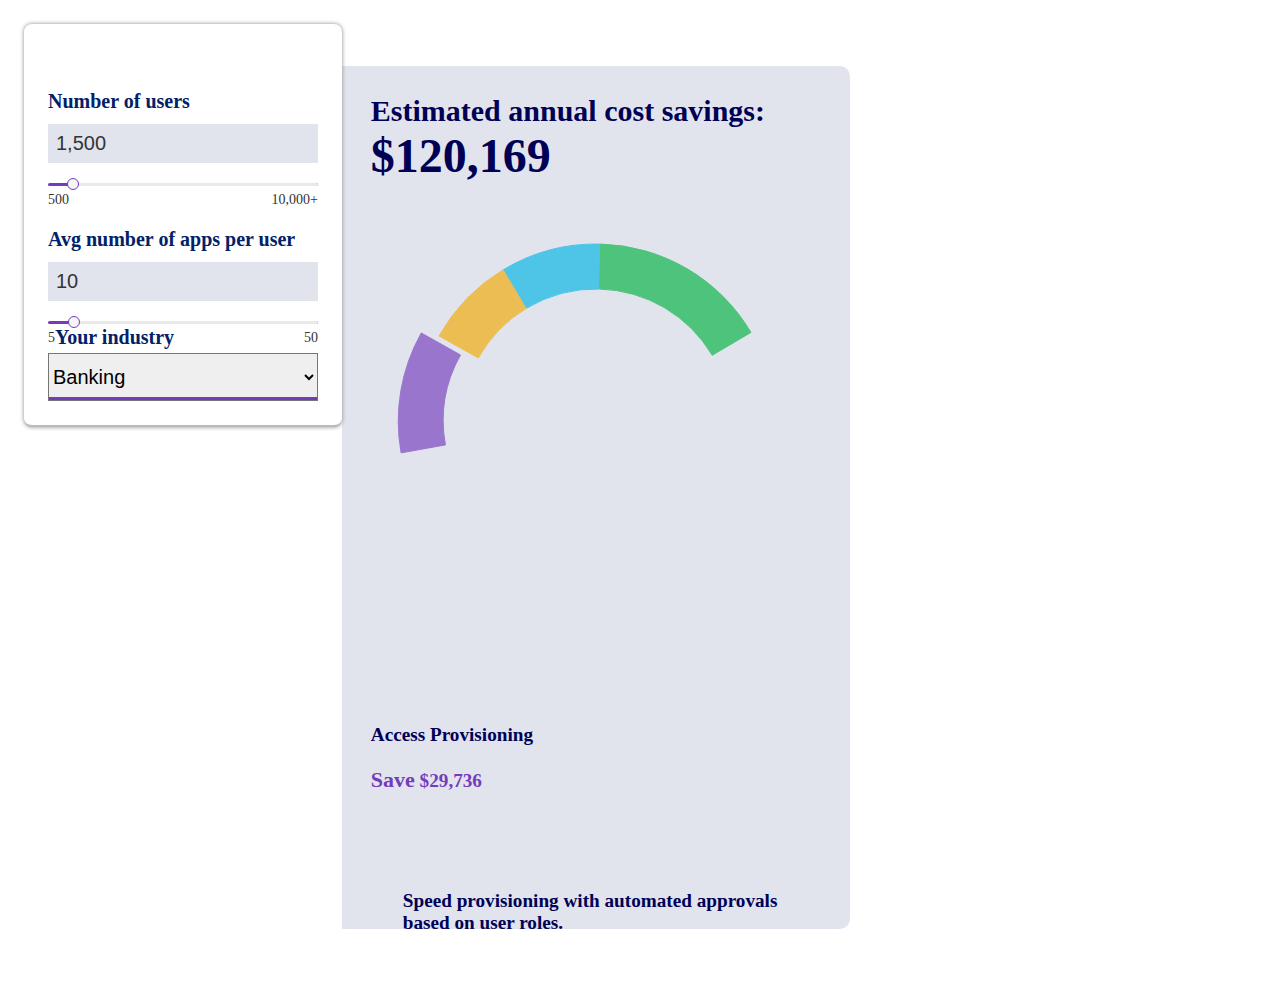
==== index.html @ 2353b868 "Add identity value calculator code, split settings out so they can more easily be modified." ====
<html lang="en-US">
    <head>
        <title>Identity Value Calculator</title>
        <meta charset="UTF-8" />
        <meta name="viewport" content="width=device-width, initial-scale=1" />

        <link rel="stylesheet" href="./styles/calculator.css" />
        <link rel="stylesheet" href="./styles/jquery-ui.css">

        <script src="./scripts/jquery.min.js"></script>
        <script src="./scripts/jquery-ui.min.js"></script>
        <script src="./scripts/jquery-ui.touch-punch.min.js"></script>
        <script src="./scripts/amcharts4.core.js"></script>
        <script src="./scripts/amcharts4.charts.js"></script>
        <script src="./scripts/amcharts4.animated.js"></script>
    </head>
    <body>

        <div class="calculator-container card-row u-mb-8">
            <div id="input-panel" class="col-sm-8 col-md-5 u-ml-0">
                <div class="slider-panel form-group bmd-form-group u-mt-2">
                    <label for="users" class="bmd-label-static display">Number of users</label>
                    <input type="text" id="users" readonly="">
                    <div id="slider-users" style="height: 3px;"></div>
                    <div id="users-max-min">
                        <span style="float:left;">500</span>
                        <span style="float:right;">10,000+</span>
                    </div>
                </div>        
                <div class="slider-panel form-group bmd-form-group">
                    <label for="apps" class="bmd-label-static display">Avg number of apps per user</label>
                    <input type="text" id="apps" readonly="">
                    <div id="slider-apps" style="height: 3px;"></div>
                    <div id="apps-max-min">
                        <span style="float:left;">5</span>
                        <span style="float:right;">50</span>
                    </div>
                </div>
                <div class="form-group bmd-form-group u-mt-6">
                    <label class="bmd-label-static display">Your industry</label>
                    <select id="industry" name="industry" class="form-control" data-taglabel="IDCalcIndustrySelect">
                        <option value="1">Banking</option>
                        <option value="2">Biotechnology &amp; Pharma</option>
                        <option value="3">Construction &amp; Building</option>
                        <option value="4">Consulting &amp; Services</option>
                        <option value="5">Education</option>
                        <option value="6">Entertainment &amp; Media</option>
                        <option value="7">Federal Government</option>
                        <option value="8">Finance</option>
                        <option value="9">Healthcare</option>
                        <option value="10">Insurance</option>
                        <option value="11">Manufacturing &amp; Wholesale</option>
                        <option value="12">NPO's &amp; Associations</option>
                        <option value="13">Oil &amp; Gas &amp; Energy</option>
                        <option value="14">Other</option>
                        <option value="15">Retail &amp; Consumer</option>
                        <option value="16">Software/Internet/Technology</option>
                        <option value="17">Transportation</option>
                        <option value="18">Utilities</option>
                    </select>
                </div>
                <div class="text-center w-100 see-savings-container"><a class="btn btn--purple dnt u-mx-auto u-mt-4" href="#jump-to-chart">See your estimated savings   <i class="fa fa-arrow-down" style="margin-bottom: -10px; margin-left: 5px;"></i></a></div>
            </div>
        
            <div id="input-panel-right" class="col-sm-12 col-md-7 text-center u-px-0 position-relative" style="margin-bottom: 3em;">
                <a class="jump-to-chart" id="jump-to-chart"></a>
                <span class="d-block u-mb-4" style="font-size: 30px;">Estimated annual cost savings:</span>
                <span class="d-block u-mb-2" style="font-size: 48px;">$<span id="cost-savings"></span></span>
                <div id="chartdiv" style="z-index: 9; position: relative;"></div>
                <div class="chart-text"> 
                    <div class="chart-bg position-absolute bg-white" style="z-index:1;"></div>
                    <div id="chart-labels" class="chart-labels d-flex flex-column justify-content-end position-absolute">
                        <p id="main-chart-label" class="u-mb-0" style="line-height: 1.3;"></p>
                        <span id="main-chart-label-save" class="d-block font-weight-normal">Save</span>
                        <span id="main-chart-label-value" class="d-block font-weight-bold h2 u-mb-1 u-mt-0"></span>
                    </div>
                </div>
                <p id="caption" class="d-block position-relative u-mx-auto"></p>
            </div>
        </div>

<!-- Calculator configuration -->
<script>
    var defaultAppsCount = 10;
    var defaultUsersCount = 1500;
    var defaultIndustry = 1; // Default industry here should match the default value selected in the form.

    var colorProvisioning = "#753BBD";
    var textProvisioning = "Access Provisioning";
    var descProvisioning = "Speed provisioning with automated approvals based on user roles.";

    var colorRequests = "#F2A900";
    var textRequests = "Access Requests";
    var descRequests = "Move to self-service for faster access to applications and data.";

    var colorPasswordResets = "#00B5E2";
    var textPasswordResets = "Password Resets";
    var descPasswordResets = "Empower users by shifting from IT helpdesk to self-service.";

    var colorCertification = "#00B140";
    var textCertification = "Access Certification";
    var descCertification = "Automate access certification of all users — including bots.";
</script>

<script>
    "use strict";

    function _instanceof(left, right) { if (right != null && typeof Symbol !== "undefined" && right[Symbol.hasInstance]) { return !!right[Symbol.hasInstance](left); } else { return left instanceof right; } }
    function _classCallCheck(instance, Constructor) { if (!_instanceof(instance, Constructor)) { throw new TypeError("Cannot call a class as a function"); } }
    function _defineProperties(target, props) { for (var i = 0; i < props.length; i++) { var descriptor = props[i]; descriptor.enumerable = descriptor.enumerable || false; descriptor.configurable = true; if ("value" in descriptor) descriptor.writable = true; Object.defineProperty(target, descriptor.key, descriptor); } }
    function _createClass(Constructor, protoProps, staticProps) { if (protoProps) _defineProperties(Constructor.prototype, protoProps); if (staticProps) _defineProperties(Constructor, staticProps); return Constructor; }

    jQuery(document).ready(function ($) {
        var doc = document.documentElement;
        doc.setAttribute('data-useragent', navigator.userAgent);
        am4core.useTheme(am4themes_SailPointTheme);

        var CalcROI = /*#__PURE__*/function () {
            function CalcROI() {
                _classCallCheck(this, CalcROI);

                this.appsCount = defaultAppsCount;
                this.usersCount = defaultUsersCount;
                this.industry = defaultIndustry; // Default industry here should match the default value selected in the form.
                // Because "selected" doesn't always work, for example, if the user chooses an industry and then reloads the page.

                $("select#industry")[0].selectedIndex = 0;
                this.calculate();
            }

            _createClass(CalcROI, [{
                key: "setAppsCount",
                value: function setAppsCount(apps) {
                    this.appsCount = apps;
                    this.calculate();
                }
            }, {
                key: "setUsersCount",
                value: function setUsersCount(users) {
                    // Note, this value is rounded to the nearest 100 by the jQuery code calling this method.
                    this.usersCount = users;
                    this.calculate();
                }
            }, {
                key: "setIndustry",
                value: function setIndustry(industry) {
                    this.industry = industry;
                    this.calculate();
                }
            }, {
                key: "calculate",
                value: function calculate() {
                    /* These rounded rates are "formatted" and give slightly different results, actual rates below...
                    let rates = [
                        [0, 0, 0, 0, 0],
                        [48.68, 77.88, 58.41, 63.28, 5860000], // Banking
                        [48.68, 77.88, 58.41, 63.28, 5200000], // Biotech
                        [33.75, 50.63, 37.97, 42.19, 3875882], // Construction
                        [41.38, 66.20, 49.65, 53.79, 4620000], // Consulting & Services
                        [33.75, 50.63, 37.97, 42.19, 4770000], // Education
                        [36.35, 54.52, 40.89, 45.43, 4320000], // Entertainment & Media
                        [46.41, 78.53, 64.25, 62.47, 1290000], // Fed Government
                        [41.38, 66.20, 49.65, 53.79, 5860000], // Finance
                        [33.75, 50.63, 37.97, 42.19, 6450000], // Healthcare
                        [46.24, 73.99, 55.49, 60.12, 3875882], // Insurance
                        [34.40, 51.60, 38.70, 43.00, 5200000], // Manufacturing
                        [23.37, 35.05, 26.29, 29.21, 1290000], // NPOs
                        [34.07, 54.52, 40.89, 44.30, 5600000], // Oil & Gas & Energy
                        [38.94, 62.31, 46.73, 50.63, 3875882], // Other
                        [39.75, 63.61, 47.70, 51.68, 1840000], // Retail
                        [43.20, 69.12, 51.84, 56.16, 5050000], // Software
                        [31.15, 46.73, 35.05, 38.94, 3770000], // Transportation
                        [33.75, 50.63, 37.97, 42.19, 3875882] // Utilities
                    ]; */
                    var rates = [[0, 0, 0, 0, 0], [48.6778846153846, 77.8846153846154, 58.4134615384616, 63.28125, 5860000], [48.6778846153846, 77.8846153846154, 58.4134615384616, 63.28125, 5200000], [33.75, 50.625, 37.96875, 42.1875, 3875882.35294118], [41.3762019230769, 66.2019230769231, 49.6514423076923, 53.7890625, 4620000], [33.75, 50.625, 37.96875, 42.1875, 4770000], [36.3461538461538, 54.5192307692308, 40.8894230769231, 45.4326923076923, 4320000], [46.40625, 78.5336538461539, 64.2548076923077, 62.4699519230769, 1290000], [41.3762019230769, 66.2019230769231, 49.6514423076923, 53.7890625, 5860000], [33.75, 50.625, 37.96875, 42.1875, 6450000], [46.2439903846154, 73.9903846153846, 55.4927884615385, 60.1171875, 3875882.35294118], [34.3990384615385, 51.5985576923077, 38.6989182692308, 42.9987980769231, 5200000], [23.3653846153846, 35.0480769230769, 26.2860576923077, 29.2067307692308, 1290000], [34.0745192307692, 54.5192307692308, 40.8894230769231, 44.296875, 5600000], [38.9423076923077, 62.3076923076923, 46.7307692307692, 50.625, 3875882.35294118], [39.7536057692308, 63.6057692307692, 47.7043269230769, 51.6796875, 1840000], [43.2016225961539, 69.1225961538462, 51.8419471153846, 56.162109375, 5050000], [31.1538461538462, 46.7307692307692, 35.0480769230769, 38.9423076923077, 3770000], [33.75, 50.625, 37.96875, 42.1875, 3875882.35294118]];
                    var b21 = rates[this.industry][0]; // Helpdesk
                    var b22 = rates[this.industry][1]; // Management
                    // Note: order is flipped
                    var b23 = rates[this.industry][3]; // Define/Approve
                    var b24 = rates[this.industry][2]; // Business user
                    var b25 = rates[this.industry][4]; // Breach Cost

                    var modifier;

                    switch (true) {
                        case this.usersCount <= 2500:
                            modifier = .7;
                            break;

                        case this.usersCount <= 5000:
                            modifier = 0.75;
                            break;

                        case this.usersCount <= 7500:
                            modifier = 0.90;
                            break;

                        case this.usersCount <= 10000:
                            modifier = 1.0;
                            break;
                    }

                    var riskReduction = .25 * modifier * b25; // Calculate User Productivity
                    var passResetHours = this.usersCount * (this.appsCount / 4 * 10 / 60);
                    var jmHours = 8 * (this.usersCount * 0.15 + this.usersCount * 0.075);
                    var arw = this.usersCount * 4;
                    var lostProductivity = (jmHours + arw + passResetHours) * b24 * 0.05; // Calculate "Certification Total"

                    var cert1Rate = 1.1 * b24;
                    var cert2Rate = b22;
                    var cert3Rate = b21;
                    var cert1Hrs = (0.7 + this.appsCount * 0.015) * 0.3 * (0.75 * this.usersCount);
                    var cert2Hrs = (0.7 + this.appsCount * 0.015) * 0.5 * (0.75 * this.usersCount);
                    var cert3Hrs = (0.7 + this.appsCount * 0.015) * 0.2 * (0.75 * this.usersCount);
                    var mlCost1 = cert1Rate * cert1Hrs * 0.9;
                    var mlCost2 = cert2Rate * cert2Hrs * 0.5;
                    var mlCost3 = cert3Rate * cert3Hrs * 0.9;
                    var certCost = mlCost1 + mlCost2 + mlCost3; // To get the total cost savings, we don't round this till the end.

                    // LCM - Identify & Approve
                    var lcm1Rate = b23;
                    var lcm1Hrs = (5 + 2 * this.appsCount) * (0.375 * this.usersCount) / 60;
                    var lcm1Cost = lcm1Rate * lcm1Hrs * 0.833; // Access Request

                    var arRate = b23;
                    var arHrs = (0.75 + 0.25 / 15 * this.appsCount) * this.usersCount * 10 / 60;
                    var arCost = arRate * arHrs * 0.7; // LCM2 - Create, Modify, Delete Accounts & Entitlements

                    var lcm2Rate = b21;
                    var lcm2Hrs = (0.15 * this.usersCount * 0.85 * this.appsCount + 0.075 * this.usersCount * this.appsCount + 0.15 * this.usersCount * this.appsCount + this.usersCount) * 6 / 60;
                    var lcm2Cost = lcm2Rate * lcm2Hrs * 0.9; // PW Reset

                    var pwrRate = b21;
                    var pwrHrs = this.usersCount * (this.appsCount / 4 * 10 / 60);
                    var pwrCost = pwrRate * pwrHrs * 0.8;

                    /* For testing purposes...
                    $("div#show-math2").html(
                        "lcm1Cost: "+ lcm1Cost +"<br />"+
                        "arCost: "+ arCost +"<br />"+
                        "lcm2Cost: "+ lcm2Cost +"<br />"+
                        "pwrCost: "+ pwrCost +"<br />"+
                        "certCost: "+ certCost
                    ); */

                    var annualSavings = lcm1Cost + arCost + lcm2Cost + pwrCost + certCost;
                    // $("#lcm1Cost").html( Math.round(lcm1Cost).toLocaleString('en', {useGrouping:true}));
                    // $("#arCost").html( Math.round(arCost).toLocaleString('en', {useGrouping:true}));
                    // $("#lcm2Cost").html( Math.round(lcm2Cost).toLocaleString('en', {useGrouping:true}));
                    // $("#pwrCost").html( Math.round(pwrCost).toLocaleString('en', {useGrouping:true}));

                    this.draw(riskReduction, lostProductivity, annualSavings); // Chart script

                    am4core.ready(function () {
                        // Themes begin
                        am4core.useTheme(am4themes_animated); // Themes end

                        // Auto dispose of old charts
                        am4core.options.autoDispose = true;

                        var chart = am4core.create("chartdiv", am4charts.PieChart);
                        chart.hiddenState.properties.opacity = 0; // this creates initial fade-in

                        chart.data = [{
                            laborType: textProvisioning,
                            value: Math.round(lcm2Cost).toLocaleString('en', {
                                useGrouping: true
                            }),
                            config: {
                                "isActive": true
                            }
                        }, {
                            laborType: textRequests,
                            value: Math.round(lcm1Cost + arCost).toLocaleString('en', {
                                useGrouping: true
                            })
                        }, {
                            laborType: textPasswordResets,
                            value: Math.round(pwrCost).toLocaleString('en', {
                                useGrouping: true
                            })
                        }, {
                            laborType: textCertification,
                            value: Math.round(certCost).toLocaleString('en', {
                                useGrouping: true
                            })
                        }];
                        chart.radius = am4core.percent(80);
                        chart.innerRadius = am4core.percent(60);
                        chart.startAngle = 180;
                        chart.endAngle = 360;
                        chart.customLegend = document.getElementById('main-chart-label');

                        var series = chart.series.push(new am4charts.PieSeries());
                        series.dataFields.value = "value";
                        series.dataFields.category = "laborType";
                        series.slices.template.cornerRadius = 0;
                        series.slices.template.innerCornerRadius = 0;
                        series.slices.template.draggable = false;
                        series.slices.template.inert = true;
                        series.slices.template.showTooltipOn = false;
                        series.labels.template.disabled = true;
                        series.ticks.template.disabled = true;
                        series.alignLabels = false;
                        series.hiddenState.properties.startAngle = 90;
                        series.hiddenState.properties.endAngle = 90;
                        series.slices.template.configField = "config";
                        series.slices.template.events.on("ready", function (ev) {
                            itemCaptionActivate(series.slices.values[0].fill.hex);
                            document.getElementById('main-chart-label-value').innerText = series.slices.values[0].dataItem.value.toLocaleString('en', {
                                useGrouping: true
                            });
                            chart.customLegend.innerText = series.slices.values[0].dataItem.category;
                        });
                        series.slices.template.events.on("over", function (ev) {
                            var series = ev.target.dataItem.component; // limit active slices to one

                            series.slices.each(function (item) {
                            if (item.isActive && item != ev.target) {
                                item.isActive = false;
                            }

                            ev.target.setState('active');
                            var activeItemColor = ev.target.dataItem.slice.fill.hex;
                            itemCaptionActivate(activeItemColor); // change active slice legend values

                            document.getElementById('main-chart-label-value').innerText = ev.target.dataItem.value.toLocaleString('en', {
                                useGrouping: true
                            });
                            chart.customLegend.innerText = ev.target.dataItem.properties.category;
                            });
                        }); // chart.legend = new am4charts.Legend();
                    }); // end am4core.ready()
                    // end chart script
                }
            }, {
                key: "draw",
                value: function draw(riskReduction, lostProductivity, annualSavings) {
                    /* For testing purposes...
                    $("div#show-math").html(
                        "Users: "+ this.usersCount +"<br />Apps: "+ this.appsCount +"<br />Industry: "+ this.industry +"<br /><br />"
                    ); */
                    var costSavingsTotal = Math.round(annualSavings).toLocaleString('en', {
                        useGrouping: true
                    });
                    var reducedRisk = Math.round(riskReduction).toLocaleString('en', {
                        useGrouping: true
                    });
                    var userProd = Math.round(lostProductivity).toLocaleString('en', {
                        useGrouping: true
                    });
                    $("#cost-savings").html(costSavingsTotal);
                    $("#reduced-risk").html(reducedRisk);
                    $("#user-prod").html(userProd);
                }
            }]);

            return CalcROI;
        }(); // CalcROI
        //--- START HERE

        $(function () {
            var c = new CalcROI();

            $("#slider-users").slider({
                range: "max",
                min: 500,
                max: 10000,
                value: c.usersCount,
                slide: function slide(event, ui) {
                    var usersRounded = Math.round(ui.value / 100) * 100;
                    $("input#users").val(usersRounded.toLocaleString('en', {
                            useGrouping: true
                        }) // adds commas like 1,500
                    );
                    c.setUsersCount(usersRounded);
                }
            }); // Add comma to default slider value

            $("input#users").val(c.usersCount.toLocaleString('en', {
                useGrouping: true
            }));

            $("#slider-apps").slider({
                range: "max",
                min: 5,
                max: 50,
                value: c.appsCount,
                slide: function slide(event, ui) {
                    $("input#apps").val(ui.value);
                    c.setAppsCount(ui.value);
                }
            });

            $("input#apps").val($("#slider-apps").slider("value"));
            $("select#industry").on('change', function (e) {
                c.setIndustry(this.value);
            });
        });

        function am4themes_SailPointTheme(target) {
            if (_instanceof(target, am4core.ColorSet)) {
                target.list = [am4core.color(colorProvisioning.toLowerCase()), am4core.color(colorRequests.toLowerCase()), am4core.color(colorPasswordResets.toLowerCase()), am4core.color(colorCertification.toLowerCase())];
            }
        }

        function itemCaptionActivate(color) {
            document.getElementById('caption').style.opacity = 1;
            document.getElementById('main-chart-label-save').style.opacity = 1;
            document.getElementById('main-chart-label-value').style.opacity = 1;
            document.getElementById('main-chart-label-save').style.color = color;
            document.getElementById('main-chart-label-value').style.color = color;

            switch (color) {
                // Access Provisioning
                case colorProvisioning.toLowerCase():
                    document.getElementById('caption').innerText = descProvisioning;
                    break;

                // Access Requests
                case colorRequests.toLowerCase():
                    document.getElementById('caption').innerText = descRequests;
                    break;

                // Password Resets
                case colorPasswordResets.toLowerCase():
                    document.getElementById('caption').innerText = descPasswordResets;
                    break;

                // Access Certification
                case colorCertification.toLowerCase():
                    document.getElementById('caption').innerText = descCertification;
                    break;

                default:
                    //console.log("nothing");
            }
        }
    });
</script>

    </body>
</html>
---- styles/calculator.css ----
.page-header .col-md-11 {
  -webkit-box-flex: 0;
  -ms-flex: 0 0 100%;
  flex: 0 0 100%;
  max-width: 100%;
}
.page-header .col-md-11.text-center {
  text-align: left !important;
}

#input-panel {
  background-color: #fff;
  margin: 1em 0 1em 1em;
  padding: 1.5em;
  width: 270px;
  border-bottom: 2px solid #bbb;
  color: #005;
  border-radius: 8px;
  font-weight: 600;
  line-height: 180%;
  -webkit-box-shadow: 0 0 4px 0 #888;
  box-shadow: 0 0 4px 0 #888;
  float: left;
  position: relative;
  z-index: +1;
}

#input-panel input {
  margin: 0.5em 0 1em 0;
  font-size: 1.1em;
}
#input-panel select {
  width: 100%;
  font-size: 1.1em;
}

#input-panel div,
#input-panel input {
  width: 100%;
}

.slider-panel {
  margin-top: 40px;
  clear: both;
}

input#users,
input#apps {
  border: 0;
  color: black;
  background-color: #eee;
  padding: 5px;
  padding: 0.4em;
}

#slider-users,
#slider-apps {
  background-color: #753bbd;
  border: none;
}

#slider-users span.ui-slider-handle,
#slider-apps span.ui-slider-handle {
  height: 10px;
  width: 10px;
  border-radius: 10px;
  border: 1px solid #753bbd;
}

#users-max-min,
#apps-max-min {
  font-size: 0.875rem;
  font-weight: 500;
  color: #333333;
}

#input-panel-right {
  width: 450px;
  margin-top: 3em;
  float: left;
  background-color: #eee;
  padding: 1.5em;
  border-top-right-radius: 10px;
  border-bottom-right-radius: 10px;
  color: #005;
  font-size: 1.2em;
  font-weight: 600;
}

.additional-panels {
  -webkit-box-flex: 1;
  -ms-flex-positive: 1;
  flex-grow: 1;
  border-radius: 6px;
  -webkit-box-shadow: 0 0 4px 0 #888;
  box-shadow: 0 0 4px 0 #888;
  padding: 1.5em;
  margin: 1em;
  line-height: 180%;
  color: #005;
}

.card.card-up:first-child,
[aria-labelledby="id-66-title"] {
  display: none;
}
#chartdiv {
  width: 100%;
  height: 300px;
}
.text-purple {
  color: #753bbd;
}
.bmd-form-group input::-webkit-input-placeholder {
  line-height: 1.3;
}
.bmd-form-group input::-moz-placeholder {
  line-height: 1.3;
}
.bmd-form-group input:-ms-input-placeholder {
  line-height: 1.3;
}
.bmd-form-group input::-ms-input-placeholder {
  line-height: 1.3;
}
.bmd-form-group .form-control,
.bmd-form-group label,
.bmd-form-group input::placeholder {
  line-height: 1.3;
}
select.form-control:not([size]):not([multiple]) {
  height: 3rem;
}
#input-panel select,
#input-panel input {
  width: 100%;
  font-size: 20px;
}
.bmd-label-static {
  font-size: 20px !important;
  color: #012168 !important;
}
.calculator-container .form-control:-moz-read-only {
  background-image: linear-gradient(
      to top,
      #753bbd 3px,
      rgba(210, 210, 210, 0) 1px
    ),
    linear-gradient(to top, #753bbd 3px, rgba(210, 210, 210, 0) 1px);
}
.calculator-container .form-control:read-only {
  background-image: -o-linear-gradient(
      bottom,
      #753bbd 3px,
      rgba(210, 210, 210, 0) 1px
    ),
    -o-linear-gradient(bottom, #753bbd 3px, rgba(210, 210, 210, 0) 1px);
  background-image: linear-gradient(
      to top,
      #753bbd 3px,
      rgba(210, 210, 210, 0) 1px
    ),
    linear-gradient(to top, #753bbd 3px, rgba(210, 210, 210, 0) 1px);
}
input#users,
input#apps {
  color: #333333;
  background-color: #e1e4ed;
}
#input-panel-right {
  background-color: #e1e4ed;
}
[opacity="0.3"] {
  display: none !important;
}
#main-chart-label-value:before {
  content: "$";
}
.chart-labels {
  display: block;
  z-index: 15;
  top: 16rem;
  width: 200px;
  left: 11.75rem;
  height: 148px;
}

html[data-useragent*="MSIE 10.0"].chart-labels {
  top: 13rem;
}
.chart-bg {
  top: 11rem;
  left: 4.33rem;
  height: 220px;
  width: calc(220px * 2);
  border-top-left-radius: calc(220px * 2);
  border-top-right-radius: calc(220px * 2);
}
#main-chart-label-save,
#main-chart-label-value,
#caption {
  opacity: 0;
  -webkit-transition: all ease 0.2s;
  -o-transition: all ease 0.2s;
  transition: all ease 0.2s;
}
#main-chart-label-save {
  font-size: 22px;
  margin-top: auto;
}
#caption {
  height: 26px;
  top: -0.75rem;
  margin-bottom: -1rem;
  opacity: 1;
  padding: 0 2rem;
}
.see-savings-container {
  display: none;
}
a.jump-to-chart {
  display: block;
  position: relative;
  top: -100px;
  visibility: hidden;
}


@media (max-width: 992px) and (min-width: 768px) {
  .container-fluid {
    max-width: 768px;
  }
  .form-group,
  .slider-panel {
    padding-right: 0 !important;
  }
  .slider-panel {
    margin-top: 0;
  }
  .bmd-label-static.display {
    position: static;
  }
  #chart-labels {
    top: 17rem;
    width: 200px;
    left: 7.75rem;
    height: 130px;
  }
  #main-chart-label {
    width: 64%;
    margin: 0 auto;
  }
  .section--discover-benefits .col-md-3 {
    display: none;
  }
  .section--discover-benefits .col-md-9 {
    -webkit-box-flex: 0;
    -ms-flex: 0 0 100%;
    flex: 0 0 100%;
    max-width: 100% !important;
  }
  .chart-bg {
    top: 14rem;
    left: 3.5rem;
    height: 170px;
    width: calc(170px * 2);
    border-top-left-radius: calc(170px * 2);
    border-top-right-radius: calc(170px * 2);
  }
  #main-chart-label-save {
    font-size: 18px;
  }
  #main-chart-label-value {
    font-size: 2rem;
    line-height: 1.2;
  }
  .row--benefits .col-left.has-image {
    display: none;
  }
  .row--benefits span.h2 {
    margin-bottom: 0;
  }
  .row--benefits .card {
    padding: 1rem 1rem;
  }
  .row--benefits .card .col-right.col-lg-9 {
    -webkit-box-flex: 0;
    -ms-flex: 0 0 100%;
    flex: 0 0 100%;
    max-width: 100%;
  }
}

@media (max-width: 780px) {
  .row--benefits span.h2 {
    font-size: 2rem;
  }
}

@media (max-width: 767px) {
  .page-header .container {
    max-width: 99%;
  }
  .calculator-container.card-row {
    margin-top: -12rem !important;
  }
  .page-header.header-600 {
    height: 400px;
  }
  h1 {
    line-height: 1.4;
  }
  .calculator-container {
    -webkit-box-orient: vertical;
    -webkit-box-direction: normal;
    -ms-flex-direction: column;
    flex-direction: column;
    margin-bottom: 1rem !important;
  }
  #input-panel {
    width: 100%;
    margin: 0 auto !important;
    padding: 1rem 0.75rem;
  }
  #input-panel-right {
    width: 100%;
    border-radius: 8px;
    margin-top: 1rem;
    margin-bottom: 1rem !important;
  }
  #chartdiv {
    max-width: 320px;
    margin: 0 auto;
  }
  .chart-bg {
    top: 14.25rem;
    left: 34%;
    height: 115px;
    width: calc(115px * 2);
    border-top-left-radius: calc(115px * 2);
    border-top-right-radius: calc(115px * 2);
  }

  #chart-labels {
    left: 20.5rem;
    height: 92px;
    width: 100px;
  }
  #main-chart-label-save {
    font-size: 16px;
  }
  #main-chart-label-value {
    font-size: 18px;
    line-height: 1;
  }
  .row--benefits .col-left.has-image {
    display: none;
  }
  .row--benefits .card {
    padding: 1rem 1rem;
  }
  .see-savings-container {
    display: block;
  }
  #caption {
    top: -2.75rem;
  }
}

@media (max-width: 725px) {
  #chart-labels {
    left: 45%;
  }
}

@media (max-width: 700px) {
  #chart-labels {
    left: 42%;
  }
  .chart-bg {
    left: 32%;
  }
}

@media (max-width: 600px) {
  .chart-bg {
    left: 30%;
  }
}

@media (max-width: 550px) {
  #chart-labels {
    left: 13.5rem;
    top: 16rem;
  }
  .chart-bg {
    top: 14.25rem;
    left: 29%;
  }
  #main-chart-label {
    font-size: 14px;
  }
}

@media (max-width: 515px) {
  #chart-labels {
    left: 41%;
    top: 16rem;
  }
  .chart-bg {
    left: 27%;
  }
}

@media (max-width: 500px) {
  .page-header.header-600 h1 {
    font-size: 2.25rem;
    height: auto;
  }
  .calculator-container.card-row {
    margin-top: -9rem !important;
  }
  h2 {
    font-size: 2rem;
    line-height: 1.3;
  }
  #slider-users span.ui-slider-handle,
  #slider-apps span.ui-slider-handle {
    height: 15px;
    width: 15px;
    border-radius: 15px;
  }
  #caption {
    top: -2.75rem;
  }
  .row--benefits {
    padding: 1rem;
  }
  .row--benefits .h2 {
    font-size: 2rem;
  }
}

@media all and (-ms-high-contrast: none) {
  *::-ms-backdrop,
  .chart-labels {
    height: 120px;
  }
}

/* pixel 2 */
@media only screen and (min-device-width: 411px) and (max-device-width: 731px) and (orientation: portrait) {
  #chart-labels {
    left: 9.5rem !important;
  }
  .chart-bg {
    left: 20% !important;
  }
}

/* iphone 6+ and up */
@media only screen and (min-device-width: 414px) and (max-device-width: 736px) and (orientation: portrait) {
  #chart-labels {
    left: 9.5rem !important;
    top: 17.25rem;
  }
  .chart-bg {
    top: 15.8rem;
    left: 22% !important;
  }
}
@media only screen and (min-device-width: 414px) and (max-device-width: 736px) and (orientation: landscape) {
  #chart-labels {
    left: 19.5rem;
  }
  .chart-bg {
    top: 14.33rem;
    left: 34%;
  }
}

/* iphone 6and up */
@media only screen and (min-device-width: 375px) and (max-device-width: 667px) and (orientation: portrait) {
  #chart-labels {
    left: 8.5rem;
    top: 17.25rem;
  }
  .chart-bg {
    top: 15.8rem;
    left: 18%;
  }
}
@media only screen and (min-device-width: 375px) and (max-device-width: 667px) and (orientation: landscape) {
  #chart-labels {
    left: 17.5rem;
  }
  .chart-bg {
    top: 14.33rem;
    left: 32%;
  }
}

/*iphone x*/
@media (min-device-width: 375px) and (max-device-width: 812px) and (-webkit-device-pixel-ratio: 3) {
  .chart-bg {
    top: 15.8rem;
    left: 18%;
  }
}
@media only screen and (min-device-width: 375px) and (max-device-width: 812px) and (orientation: landscape) and (-webkit-device-pixel-ratio: 3) {
  #chart-labels {
    left: 7.5rem;
  }
  .chart-bg {
    top: 14rem;
    left: 11%;
  }
}

/* iphone 5 */
@media (max-width: 320px) {
  #chart-labels {
    left: 7rem;
    top: 17.25rem;
  }
  .chart-bg {
    top: 15.8rem;
    left: 13%;
  }
}
@media only screen and (min-device-width: 320px) and (max-device-width: 568px) and (orientation: landscape) {
  #chart-labels {
    left: 14.5rem;
  }
  .chart-bg {
    top: 14.33rem;
    left: 30%;
  }
}
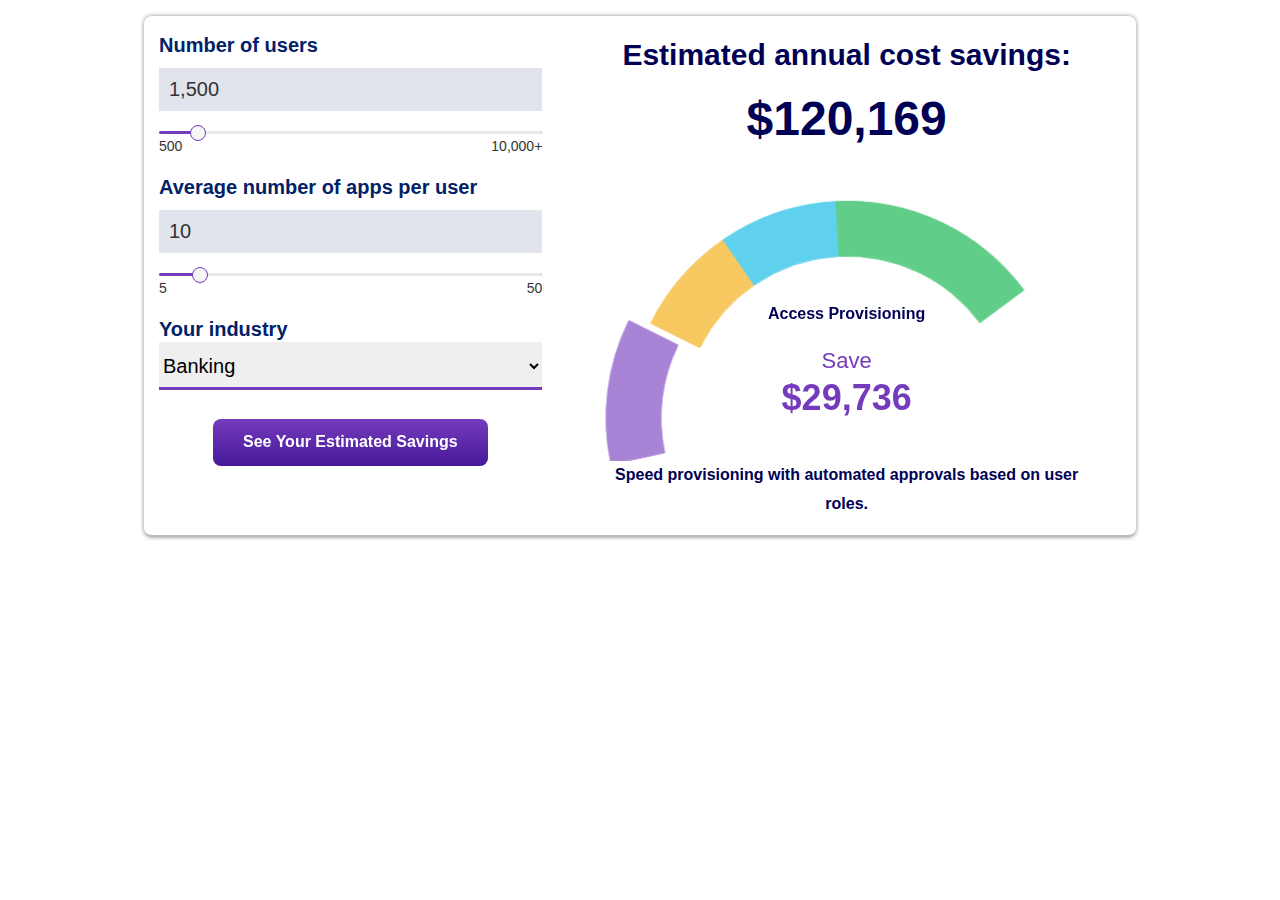
==== commit e78529dd: "Improve styling for calculator (desktop sizes)" ====
--- a/index.html
+++ b/index.html
@@ -15,68 +15,87 @@
         <script src="./scripts/amcharts4.animated.js"></script>
     </head>
     <body>
-
-        <div class="calculator-container card-row u-mb-8">
-            <div id="input-panel" class="col-sm-8 col-md-5 u-ml-0">
-                <div class="slider-panel form-group bmd-form-group u-mt-2">
-                    <label for="users" class="bmd-label-static display">Number of users</label>
-                    <input type="text" id="users" readonly="">
-                    <div id="slider-users" style="height: 3px;"></div>
-                    <div id="users-max-min">
-                        <span style="float:left;">500</span>
-                        <span style="float:right;">10,000+</span>
-                    </div>
-                </div>        
-                <div class="slider-panel form-group bmd-form-group">
-                    <label for="apps" class="bmd-label-static display">Avg number of apps per user</label>
-                    <input type="text" id="apps" readonly="">
-                    <div id="slider-apps" style="height: 3px;"></div>
-                    <div id="apps-max-min">
-                        <span style="float:left;">5</span>
-                        <span style="float:right;">50</span>
-                    </div>
+        <style>
+            .container-fluid {
+                margin-left: auto;
+                margin-right: auto;
+                max-width: 992px;
+                padding-left: 15px;
+                padding-right: 15px;
+                width: 100%;
+            }
+        </style>
+
+        <div class="container-fluid">
+
+            <div class="calculator-container calc-row">
+                <div class="col-sm-12 col-md-5">
+                    <div class="input-panel">
+                        <div class="slider-panel form-group bmd-form-group">
+                            <label for="users" class="bmd-label-static">Number of users</label>
+                            <input type="text" id="users" readonly="">
+                            <div id="slider-users"></div>
+                            <div id="users-max-min">
+                                <span class="float-left">500</span>
+                                <span class="float-right">10,000+</span>
+                            </div>
+                        </div>        
+                        <div class="slider-panel form-group bmd-form-group">
+                            <label for="apps" class="bmd-label-static">Average number of apps per user</label>
+                            <input type="text" id="apps" readonly="">
+                            <div id="slider-apps"></div>
+                            <div id="apps-max-min">
+                                <span class="float-left">5</span>
+                                <span class="float-right">50</span>
+                            </div>
+                        </div>
+                        <div class="slider-panel form-group bmd-form-group">
+                            <label class="bmd-label-static">Your industry</label>
+                            <select id="industry" name="industry" class="form-control" data-taglabel="IDCalcIndustrySelect">
+                                <option value="1">Banking</option>
+                                <option value="2">Biotechnology &amp; Pharma</option>
+                                <option value="3">Construction &amp; Building</option>
+                                <option value="4">Consulting &amp; Services</option>
+                                <option value="5">Education</option>
+                                <option value="6">Entertainment &amp; Media</option>
+                                <option value="7">Federal Government</option>
+                                <option value="8">Finance</option>
+                                <option value="9">Healthcare</option>
+                                <option value="10">Insurance</option>
+                                <option value="11">Manufacturing &amp; Wholesale</option>
+                                <option value="12">NPO's &amp; Associations</option>
+                                <option value="13">Oil &amp; Gas &amp; Energy</option>
+                                <option value="14">Other</option>
+                                <option value="15">Retail &amp; Consumer</option>
+                                <option value="16">Software/Internet/Technology</option>
+                                <option value="17">Transportation</option>
+                                <option value="18">Utilities</option>
+                            </select>
+                        </div>
+                        <div class="text-center see-savings-container">
+                            <a class="btn btn--purple" href="#jump-to-chart">See your estimated savings</a>
+                        </div>
+                    </div>    
                 </div>
-                <div class="form-group bmd-form-group u-mt-6">
-                    <label class="bmd-label-static display">Your industry</label>
-                    <select id="industry" name="industry" class="form-control" data-taglabel="IDCalcIndustrySelect">
-                        <option value="1">Banking</option>
-                        <option value="2">Biotechnology &amp; Pharma</option>
-                        <option value="3">Construction &amp; Building</option>
-                        <option value="4">Consulting &amp; Services</option>
-                        <option value="5">Education</option>
-                        <option value="6">Entertainment &amp; Media</option>
-                        <option value="7">Federal Government</option>
-                        <option value="8">Finance</option>
-                        <option value="9">Healthcare</option>
-                        <option value="10">Insurance</option>
-                        <option value="11">Manufacturing &amp; Wholesale</option>
-                        <option value="12">NPO's &amp; Associations</option>
-                        <option value="13">Oil &amp; Gas &amp; Energy</option>
-                        <option value="14">Other</option>
-                        <option value="15">Retail &amp; Consumer</option>
-                        <option value="16">Software/Internet/Technology</option>
-                        <option value="17">Transportation</option>
-                        <option value="18">Utilities</option>
-                    </select>
+                <div class="col-sm-12 col-md-7 text-center">
+                    <div class="input-panel-right">
+                        <a class="jump-to-chart" id="jump-to-chart"></a>
+                        <span class="d-block h3">Estimated annual cost savings:</span>
+                        <span class="d-block h2">$<span id="cost-savings"></span></span>
+                        <div id="chartdiv"></div>
+                        <div class="chart-text"> 
+                            <div class="chart-bg position-absolute" style="z-index:1;"></div>
+                            <div id="chart-labels" class="chart-labels position-absolute">
+                                <p id="main-chart-label"></p>
+                                <span id="main-chart-label-save" class="d-block font-weight-normal">Save</span>
+                                <span id="main-chart-label-value" class="d-block font-weight-bold"></span>
+                            </div>
+                        </div>
+                        <p id="caption" class="d-block position-relative"></p>
+                    </div>    
                 </div>
-                <div class="text-center w-100 see-savings-container"><a class="btn btn--purple dnt u-mx-auto u-mt-4" href="#jump-to-chart">See your estimated savings   <i class="fa fa-arrow-down" style="margin-bottom: -10px; margin-left: 5px;"></i></a></div>
             </div>
-        
-            <div id="input-panel-right" class="col-sm-12 col-md-7 text-center u-px-0 position-relative" style="margin-bottom: 3em;">
-                <a class="jump-to-chart" id="jump-to-chart"></a>
-                <span class="d-block u-mb-4" style="font-size: 30px;">Estimated annual cost savings:</span>
-                <span class="d-block u-mb-2" style="font-size: 48px;">$<span id="cost-savings"></span></span>
-                <div id="chartdiv" style="z-index: 9; position: relative;"></div>
-                <div class="chart-text"> 
-                    <div class="chart-bg position-absolute bg-white" style="z-index:1;"></div>
-                    <div id="chart-labels" class="chart-labels d-flex flex-column justify-content-end position-absolute">
-                        <p id="main-chart-label" class="u-mb-0" style="line-height: 1.3;"></p>
-                        <span id="main-chart-label-save" class="d-block font-weight-normal">Save</span>
-                        <span id="main-chart-label-value" class="d-block font-weight-bold h2 u-mb-1 u-mt-0"></span>
-                    </div>
-                </div>
-                <p id="caption" class="d-block position-relative u-mx-auto"></p>
-            </div>
+    
         </div>
 
 <!-- Calculator configuration -->
@@ -104,7 +123,6 @@
 
 <script>
     "use strict";
-
     function _instanceof(left, right) { if (right != null && typeof Symbol !== "undefined" && right[Symbol.hasInstance]) { return !!right[Symbol.hasInstance](left); } else { return left instanceof right; } }
     function _classCallCheck(instance, Constructor) { if (!_instanceof(instance, Constructor)) { throw new TypeError("Cannot call a class as a function"); } }
     function _defineProperties(target, props) { for (var i = 0; i < props.length; i++) { var descriptor = props[i]; descriptor.enumerable = descriptor.enumerable || false; descriptor.configurable = true; if ("value" in descriptor) descriptor.writable = true; Object.defineProperty(target, descriptor.key, descriptor); } }
@@ -253,7 +271,7 @@
 
                     am4core.ready(function () {
                         // Themes begin
-                        am4core.useTheme(am4themes_animated); // Themes end
+                        am4core.useTheme(am4themes_animated);
 
                         // Auto dispose of old charts
                         am4core.options.autoDispose = true;
@@ -406,6 +424,7 @@
 
         function itemCaptionActivate(color) {
             document.getElementById('caption').style.opacity = 1;
+            document.getElementById('main-chart-label').style.opacity = 1;
             document.getElementById('main-chart-label-save').style.opacity = 1;
             document.getElementById('main-chart-label-value').style.opacity = 1;
             document.getElementById('main-chart-label-save').style.color = color;
--- a/styles/calculator.css
+++ b/styles/calculator.css
@@ -1,223 +1,245 @@
-.page-header .col-md-11 {
-  -webkit-box-flex: 0;
-  -ms-flex: 0 0 100%;
-  flex: 0 0 100%;
-  max-width: 100%;
-}
-.page-header .col-md-11.text-center {
-  text-align: left !important;
-}
-
-#input-panel {
+
+/* Bootstrap classes */
+.d-block {
+  display: block;
+}
+
+.font-weight-normal {
+  font-weight: normal;
+}
+
+.font-weight-bold {
+  font-weight: 600;
+}
+
+.text-center {
+  text-align: center;
+}
+
+.position-absolute {
+  position: relative !important;
+}
+
+.position-absolute {
+  position: absolute !important;
+}
+
+.btn {
+  background-color: transparent;
+  border-radius: 0.5rem;
+  border: 0;
+  cursor: pointer;
+  font-size: 1rem;
+  font-weight: 600;
+  letter-spacing: 0;
+  line-height: 1.42857;
+  margin: 0.3125rem 1px;
+  outline: 0;
+  padding: 12px 30px;
+  position: relative;
+  text-decoration: none;
+  text-transform: capitalize;
+  -webkit-transition: background-color 0.2s cubic-bezier(0.4, 0, 0.2, 1),-webkit-box-shadow 0.2s cubic-bezier(0.4, 0, 1, 1);
+  transition: background-color 0.2s cubic-bezier(0.4, 0, 0.2, 1),-webkit-box-shadow 0.2s cubic-bezier(0.4, 0, 1, 1);
+  transition: box-shadow 0.2s cubic-bezier(0.4, 0, 1, 1),background-color 0.2s cubic-bezier(0.4, 0, 0.2, 1);
+  transition: box-shadow 0.2s cubic-bezier(0.4, 0, 1, 1),background-color 0.2s cubic-bezier(0.4, 0, 0.2, 1),-webkit-box-shadow 0.2s cubic-bezier(0.4, 0, 1, 1);
+  will-change: box-shadow, transform;
+}
+
+.btn:not(:disabled):not(.disabled) {
+  cursor: pointer;
+}
+
+.btn.btn--purple {
+  background: -webkit-gradient(linear, left top, left bottom, from(#753BBD), to(#451998));
+  background: linear-gradient(180deg, #753BBD 0%, #451998 100%);
+  color: #fff;
+}
+
+/* Calculator fields */
+.calculator-container, .calculator-container *, .calculator-container *::before, .calculator-container *::after {
+  box-sizing: border-box;
+  font-family: Arial, Helvetica, sans-serif;
+}
+
+.calculator-container {
+  -webkit-box-shadow: 0 0 4px 0 #888;
   background-color: #fff;
-  margin: 1em 0 1em 1em;
-  padding: 1.5em;
-  width: 270px;
   border-bottom: 2px solid #bbb;
+  border-radius: 8px;
+  box-shadow: 0 0 4px 0 #888;
   color: #005;
-  border-radius: 8px;
+  font-family: Arial, Helvetica, sans-serif;
   font-weight: 600;
-  line-height: 180%;
-  -webkit-box-shadow: 0 0 4px 0 #888;
-  box-shadow: 0 0 4px 0 #888;
-  float: left;
+  line-height: 1.8;
+  margin: 1em 0;
+  padding: 1em 0;
   position: relative;
-  z-index: +1;
-}
-
-#input-panel input {
-  margin: 0.5em 0 1em 0;
-  font-size: 1.1em;
-}
-#input-panel select {
   width: 100%;
-  font-size: 1.1em;
-}
-
-#input-panel div,
-#input-panel input {
+  z-index: 1;
+}
+
+.calc-row {
+  display: flex;
+  flex-flow: row wrap;
+}
+
+.calc-row [class^="col-"] {
+  position: relative;
   width: 100%;
+  min-height: 1px;
+  padding-right: 15px;
+  padding-left: 15px;
+}
+
+@media (min-width: 576px) {
+  .calc-row .col-sm-12 {
+    -webkit-box-flex: 0;
+    -ms-flex: 0 0 100%;
+    flex: 0 0 100%;
+    max-width: 100%;
+  }  
+}
+
+@media (min-width: 768px) {
+  .calc-row .col-md-5 {
+    -webkit-box-flex: 0;
+    -ms-flex: 0 0 41.66667%;
+    flex: 0 0 41.66667%;
+    max-width: 41.66667%;
+  }
+  
+  .calc-row .col-md-7 {
+    -webkit-box-flex: 0;
+    -ms-flex: 0 0 58.33333%;
+    flex: 0 0 58.33333%;
+    max-width: 58.33333%;
+  }
+}
+
+.calculator-container select.form-control:not([size]):not([multiple]) {
+  border: none;
+  font-size: 1.25rem;
+  height: 3rem;
+  width: 100%;
+}
+
+.calculator-container .form-control:-moz-read-only {
+  background-image: linear-gradient(to top, #753bbd 3px, rgba(210, 210, 210, 0) 1px), linear-gradient(to top, #753bbd 3px, rgba(210, 210, 210, 0) 1px);
+}
+
+.calculator-container .form-control:read-only {
+  background-image: linear-gradient(to top, #753bbd 3px, rgba(210, 210, 210, 0) 1px), linear-gradient(to top, #753bbd 3px, rgba(210, 210, 210, 0) 1px);
 }
 
 .slider-panel {
-  margin-top: 40px;
+  margin-top: 2.5rem;
   clear: both;
+}
+
+.slider-panel:first-of-type {
+  margin-top: 0;
+}
+
+.input-panel > div {
+  width: 100%;
+}
+
+.input-panel .bmd-label-static {
+  color: #012168;
+  display: block;
+  font-size: 1.25em;
+}
+
+.bmd-form-group input::-webkit-input-placeholder {
+  line-height: 1.3;
+}
+.bmd-form-group input::-moz-placeholder {
+  line-height: 1.3;
+}
+.bmd-form-group input:-ms-input-placeholder {
+  line-height: 1.3;
+}
+.bmd-form-group input::-ms-input-placeholder {
+  line-height: 1.3;
+}
+.bmd-form-group .form-control,
+.bmd-form-group label,
+.bmd-form-group input::placeholder {
+  line-height: 1.3;
 }
 
 input#users,
 input#apps {
+  background-color: #e1e4ed;
   border: 0;
-  color: black;
-  background-color: #eee;
-  padding: 5px;
-  padding: 0.4em;
+  color: #333333;
+  font-size: 1.25em;
+  margin: 0.5em 0 1em 0;
+  padding: 0.5em;
+  width: 100%;
 }
 
 #slider-users,
 #slider-apps {
   background-color: #753bbd;
   border: none;
+  height: 3px;
 }
 
 #slider-users span.ui-slider-handle,
 #slider-apps span.ui-slider-handle {
-  height: 10px;
-  width: 10px;
-  border-radius: 10px;
+  border-radius: 50%;
   border: 1px solid #753bbd;
+  height: 1rem;
+  top: -.4rem;
+  width: 1rem;
 }
 
 #users-max-min,
 #apps-max-min {
+  color: #333333;
   font-size: 0.875rem;
   font-weight: 500;
-  color: #333333;
-}
-
-#input-panel-right {
-  width: 450px;
-  margin-top: 3em;
+}
+
+#users-max-min .float-left,
+#apps-max-min .float-left {
   float: left;
-  background-color: #eee;
-  padding: 1.5em;
+}
+
+#users-max-min .float-right,
+#apps-max-min .float-right {
+  float: right;
+}
+
+.input-panel-right {
+  border-bottom-right-radius: 10px;
   border-top-right-radius: 10px;
-  border-bottom-right-radius: 10px;
   color: #005;
   font-size: 1.2em;
   font-weight: 600;
 }
 
-.additional-panels {
-  -webkit-box-flex: 1;
-  -ms-flex-positive: 1;
-  flex-grow: 1;
-  border-radius: 6px;
-  -webkit-box-shadow: 0 0 4px 0 #888;
-  box-shadow: 0 0 4px 0 #888;
-  padding: 1.5em;
-  margin: 1em;
-  line-height: 180%;
-  color: #005;
-}
-
-.card.card-up:first-child,
-[aria-labelledby="id-66-title"] {
-  display: none;
-}
-#chartdiv {
-  width: 100%;
-  height: 300px;
-}
-.text-purple {
-  color: #753bbd;
-}
-.bmd-form-group input::-webkit-input-placeholder {
-  line-height: 1.3;
-}
-.bmd-form-group input::-moz-placeholder {
-  line-height: 1.3;
-}
-.bmd-form-group input:-ms-input-placeholder {
-  line-height: 1.3;
-}
-.bmd-form-group input::-ms-input-placeholder {
-  line-height: 1.3;
-}
-.bmd-form-group .form-control,
-.bmd-form-group label,
-.bmd-form-group input::placeholder {
-  line-height: 1.3;
-}
-select.form-control:not([size]):not([multiple]) {
-  height: 3rem;
-}
-#input-panel select,
-#input-panel input {
-  width: 100%;
-  font-size: 20px;
-}
-.bmd-label-static {
-  font-size: 20px !important;
-  color: #012168 !important;
-}
-.calculator-container .form-control:-moz-read-only {
-  background-image: linear-gradient(
-      to top,
-      #753bbd 3px,
-      rgba(210, 210, 210, 0) 1px
-    ),
-    linear-gradient(to top, #753bbd 3px, rgba(210, 210, 210, 0) 1px);
-}
-.calculator-container .form-control:read-only {
-  background-image: -o-linear-gradient(
-      bottom,
-      #753bbd 3px,
-      rgba(210, 210, 210, 0) 1px
-    ),
-    -o-linear-gradient(bottom, #753bbd 3px, rgba(210, 210, 210, 0) 1px);
-  background-image: linear-gradient(
-      to top,
-      #753bbd 3px,
-      rgba(210, 210, 210, 0) 1px
-    ),
-    linear-gradient(to top, #753bbd 3px, rgba(210, 210, 210, 0) 1px);
-}
-input#users,
-input#apps {
-  color: #333333;
-  background-color: #e1e4ed;
-}
-#input-panel-right {
-  background-color: #e1e4ed;
-}
-[opacity="0.3"] {
-  display: none !important;
-}
-#main-chart-label-value:before {
-  content: "$";
-}
-.chart-labels {
-  display: block;
-  z-index: 15;
-  top: 16rem;
-  width: 200px;
-  left: 11.75rem;
-  height: 148px;
-}
-
-html[data-useragent*="MSIE 10.0"].chart-labels {
-  top: 13rem;
-}
-.chart-bg {
-  top: 11rem;
-  left: 4.33rem;
-  height: 220px;
-  width: calc(220px * 2);
-  border-top-left-radius: calc(220px * 2);
-  border-top-right-radius: calc(220px * 2);
-}
-#main-chart-label-save,
-#main-chart-label-value,
-#caption {
-  opacity: 0;
-  -webkit-transition: all ease 0.2s;
-  -o-transition: all ease 0.2s;
-  transition: all ease 0.2s;
-}
-#main-chart-label-save {
-  font-size: 22px;
-  margin-top: auto;
-}
-#caption {
-  height: 26px;
-  top: -0.75rem;
-  margin-bottom: -1rem;
-  opacity: 1;
-  padding: 0 2rem;
-}
+.input-panel-right .h2 {
+  font-size: 48px;
+  line-height: 1.75;
+}
+
+.input-panel-right .h3 {
+  font-size: 30px;
+  line-height: 1.5;
+}
+
 .see-savings-container {
-  display: none;
-}
+  margin-top: 1.5rem;
+}
+
+.see-savings-container .btn {
+  display: inline-block;
+}
+
+/* Chart */
 a.jump-to-chart {
   display: block;
   position: relative;
@@ -225,7 +247,77 @@
   visibility: hidden;
 }
 
-
+#chartdiv {
+  height: 300px;
+  position: relative;
+  width: 100%;
+  z-index: 9;
+}
+
+#chartdiv g[opacity="0.3"][aria-labelledby] {
+  display: none;
+}
+
+.chart-labels {
+  -webkit-transform: translateX(-50%);
+  display: block;
+  height: 135px;
+  left: 50%;
+  top: 16rem;
+  transform: translateX(-50%);
+  width: 200px;
+  z-index: 15;
+}
+
+.chart-bg {
+  -webkit-transform: translateX(-50%);
+  background-color: #fff;
+  border-top-left-radius: calc(214px * 2);
+  border-top-right-radius: calc(214px * 2);
+  height: 214px;
+  left: 50%;
+  transform: translateX(-50%);
+  top: 11rem;
+  width: calc(214px * 2);
+}
+
+#main-chart-label,
+#main-chart-label-save,
+#main-chart-label-value,
+#caption {
+  -webkit-transition: all ease 0.2s;
+  opacity: 0;
+  transition: all ease 0.2s;
+}
+
+#main-chart-label {
+  font-size: 1rem;
+  line-height: 1.3;
+}
+
+#main-chart-label-save {
+  font-size: 1.375rem;
+  margin-top: auto;
+}
+
+#main-chart-label-value {
+  font-size: 2.25rem;
+  line-height: 1;
+}
+
+#main-chart-label-value::before {
+  content: "$";
+}
+
+#caption {
+  font-size: 1rem;
+  margin: 0;
+  opacity: 1;
+  padding: 0 2rem;
+}
+
+
+/* Media Queries */
 @media (max-width: 992px) and (min-width: 768px) {
   .container-fluid {
     max-width: 768px;
@@ -323,10 +415,10 @@
     padding: 1rem 0.75rem;
   }
   #input-panel-right {
+    border-radius: 8px;
+    margin-bottom: 1rem !important;
+    margin-top: 1rem;
     width: 100%;
-    border-radius: 8px;
-    margin-top: 1rem;
-    margin-bottom: 1rem !important;
   }
   #chartdiv {
     max-width: 320px;
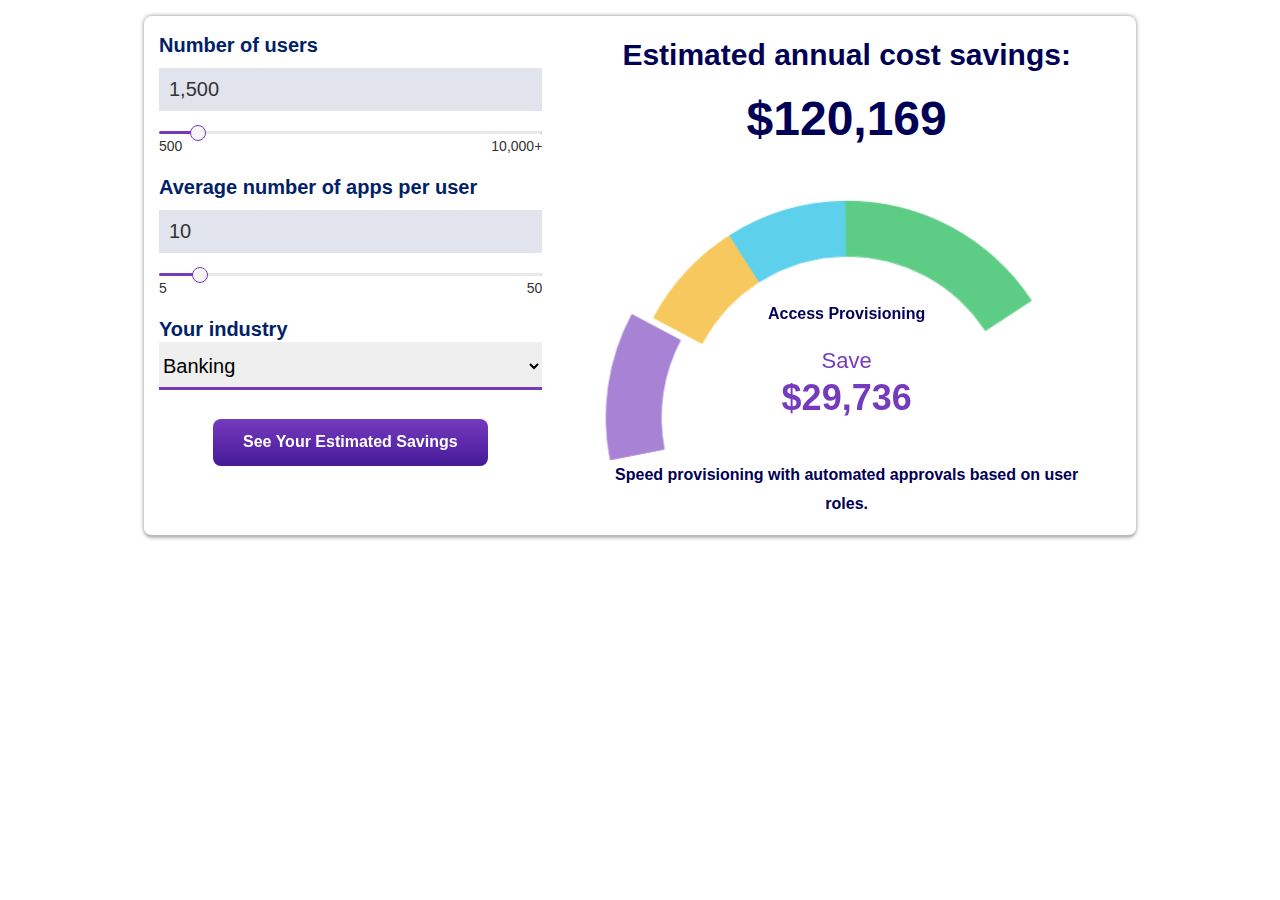
==== commit df3f31ca: "Split calculator javascript code into a separate file" ====
--- a/index.html
+++ b/index.html
@@ -4,15 +4,8 @@
         <meta charset="UTF-8" />
         <meta name="viewport" content="width=device-width, initial-scale=1" />
 
+        <link rel="stylesheet" href="./styles/jquery-ui.css" />
         <link rel="stylesheet" href="./styles/calculator.css" />
-        <link rel="stylesheet" href="./styles/jquery-ui.css">
-
-        <script src="./scripts/jquery.min.js"></script>
-        <script src="./scripts/jquery-ui.min.js"></script>
-        <script src="./scripts/jquery-ui.touch-punch.min.js"></script>
-        <script src="./scripts/amcharts4.core.js"></script>
-        <script src="./scripts/amcharts4.charts.js"></script>
-        <script src="./scripts/amcharts4.animated.js"></script>
     </head>
     <body>
         <style>
@@ -73,7 +66,7 @@
                             </select>
                         </div>
                         <div class="text-center see-savings-container">
-                            <a class="btn btn--purple" href="#jump-to-chart">See your estimated savings</a>
+                            <button id="calculateSavings" class="btn btn--purple">See your estimated savings</button>
                         </div>
                     </div>    
                 </div>
@@ -98,365 +91,36 @@
     
         </div>
 
-<!-- Calculator configuration -->
-<script>
-    var defaultAppsCount = 10;
-    var defaultUsersCount = 1500;
-    var defaultIndustry = 1; // Default industry here should match the default value selected in the form.
+        <!-- Required JS libraries -->
+        <script src="./scripts/jquery.min.js"></script>
+        <script src="./scripts/jquery-ui.min.js"></script>
+        <script src="./scripts/amcharts4.core.js"></script>
+        <script src="./scripts/amcharts4.charts.js"></script>
+        <script src="./scripts/amcharts4.animated.js"></script>
 
-    var colorProvisioning = "#753BBD";
-    var textProvisioning = "Access Provisioning";
-    var descProvisioning = "Speed provisioning with automated approvals based on user roles.";
+        <!-- Calculator configuration -->
+        <script>
+            var defaultAppsCount = 10;
+            var defaultUsersCount = 1500;
+            var defaultIndustry = 1; // Default industry here should match the default value selected in the form.
 
-    var colorRequests = "#F2A900";
-    var textRequests = "Access Requests";
-    var descRequests = "Move to self-service for faster access to applications and data.";
+            var colorProvisioning = "#753BBD";
+            var textProvisioning = "Access Provisioning";
+            var descProvisioning = "Speed provisioning with automated approvals based on user roles.";
 
-    var colorPasswordResets = "#00B5E2";
-    var textPasswordResets = "Password Resets";
-    var descPasswordResets = "Empower users by shifting from IT helpdesk to self-service.";
+            var colorRequests = "#F2A900";
+            var textRequests = "Access Requests";
+            var descRequests = "Move to self-service for faster access to applications and data.";
 
-    var colorCertification = "#00B140";
-    var textCertification = "Access Certification";
-    var descCertification = "Automate access certification of all users — including bots.";
-</script>
+            var colorPasswordResets = "#00B5E2";
+            var textPasswordResets = "Password Resets";
+            var descPasswordResets = "Empower users by shifting from IT helpdesk to self-service.";
 
-<script>
-    "use strict";
-    function _instanceof(left, right) { if (right != null && typeof Symbol !== "undefined" && right[Symbol.hasInstance]) { return !!right[Symbol.hasInstance](left); } else { return left instanceof right; } }
-    function _classCallCheck(instance, Constructor) { if (!_instanceof(instance, Constructor)) { throw new TypeError("Cannot call a class as a function"); } }
-    function _defineProperties(target, props) { for (var i = 0; i < props.length; i++) { var descriptor = props[i]; descriptor.enumerable = descriptor.enumerable || false; descriptor.configurable = true; if ("value" in descriptor) descriptor.writable = true; Object.defineProperty(target, descriptor.key, descriptor); } }
-    function _createClass(Constructor, protoProps, staticProps) { if (protoProps) _defineProperties(Constructor.prototype, protoProps); if (staticProps) _defineProperties(Constructor, staticProps); return Constructor; }
-
-    jQuery(document).ready(function ($) {
-        var doc = document.documentElement;
-        doc.setAttribute('data-useragent', navigator.userAgent);
-        am4core.useTheme(am4themes_SailPointTheme);
-
-        var CalcROI = /*#__PURE__*/function () {
-            function CalcROI() {
-                _classCallCheck(this, CalcROI);
-
-                this.appsCount = defaultAppsCount;
-                this.usersCount = defaultUsersCount;
-                this.industry = defaultIndustry; // Default industry here should match the default value selected in the form.
-                // Because "selected" doesn't always work, for example, if the user chooses an industry and then reloads the page.
-
-                $("select#industry")[0].selectedIndex = 0;
-                this.calculate();
-            }
-
-            _createClass(CalcROI, [{
-                key: "setAppsCount",
-                value: function setAppsCount(apps) {
-                    this.appsCount = apps;
-                    this.calculate();
-                }
-            }, {
-                key: "setUsersCount",
-                value: function setUsersCount(users) {
-                    // Note, this value is rounded to the nearest 100 by the jQuery code calling this method.
-                    this.usersCount = users;
-                    this.calculate();
-                }
-            }, {
-                key: "setIndustry",
-                value: function setIndustry(industry) {
-                    this.industry = industry;
-                    this.calculate();
-                }
-            }, {
-                key: "calculate",
-                value: function calculate() {
-                    /* These rounded rates are "formatted" and give slightly different results, actual rates below...
-                    let rates = [
-                        [0, 0, 0, 0, 0],
-                        [48.68, 77.88, 58.41, 63.28, 5860000], // Banking
-                        [48.68, 77.88, 58.41, 63.28, 5200000], // Biotech
-                        [33.75, 50.63, 37.97, 42.19, 3875882], // Construction
-                        [41.38, 66.20, 49.65, 53.79, 4620000], // Consulting & Services
-                        [33.75, 50.63, 37.97, 42.19, 4770000], // Education
-                        [36.35, 54.52, 40.89, 45.43, 4320000], // Entertainment & Media
-                        [46.41, 78.53, 64.25, 62.47, 1290000], // Fed Government
-                        [41.38, 66.20, 49.65, 53.79, 5860000], // Finance
-                        [33.75, 50.63, 37.97, 42.19, 6450000], // Healthcare
-                        [46.24, 73.99, 55.49, 60.12, 3875882], // Insurance
-                        [34.40, 51.60, 38.70, 43.00, 5200000], // Manufacturing
-                        [23.37, 35.05, 26.29, 29.21, 1290000], // NPOs
-                        [34.07, 54.52, 40.89, 44.30, 5600000], // Oil & Gas & Energy
-                        [38.94, 62.31, 46.73, 50.63, 3875882], // Other
-                        [39.75, 63.61, 47.70, 51.68, 1840000], // Retail
-                        [43.20, 69.12, 51.84, 56.16, 5050000], // Software
-                        [31.15, 46.73, 35.05, 38.94, 3770000], // Transportation
-                        [33.75, 50.63, 37.97, 42.19, 3875882] // Utilities
-                    ]; */
-                    var rates = [[0, 0, 0, 0, 0], [48.6778846153846, 77.8846153846154, 58.4134615384616, 63.28125, 5860000], [48.6778846153846, 77.8846153846154, 58.4134615384616, 63.28125, 5200000], [33.75, 50.625, 37.96875, 42.1875, 3875882.35294118], [41.3762019230769, 66.2019230769231, 49.6514423076923, 53.7890625, 4620000], [33.75, 50.625, 37.96875, 42.1875, 4770000], [36.3461538461538, 54.5192307692308, 40.8894230769231, 45.4326923076923, 4320000], [46.40625, 78.5336538461539, 64.2548076923077, 62.4699519230769, 1290000], [41.3762019230769, 66.2019230769231, 49.6514423076923, 53.7890625, 5860000], [33.75, 50.625, 37.96875, 42.1875, 6450000], [46.2439903846154, 73.9903846153846, 55.4927884615385, 60.1171875, 3875882.35294118], [34.3990384615385, 51.5985576923077, 38.6989182692308, 42.9987980769231, 5200000], [23.3653846153846, 35.0480769230769, 26.2860576923077, 29.2067307692308, 1290000], [34.0745192307692, 54.5192307692308, 40.8894230769231, 44.296875, 5600000], [38.9423076923077, 62.3076923076923, 46.7307692307692, 50.625, 3875882.35294118], [39.7536057692308, 63.6057692307692, 47.7043269230769, 51.6796875, 1840000], [43.2016225961539, 69.1225961538462, 51.8419471153846, 56.162109375, 5050000], [31.1538461538462, 46.7307692307692, 35.0480769230769, 38.9423076923077, 3770000], [33.75, 50.625, 37.96875, 42.1875, 3875882.35294118]];
-                    var b21 = rates[this.industry][0]; // Helpdesk
-                    var b22 = rates[this.industry][1]; // Management
-                    // Note: order is flipped
-                    var b23 = rates[this.industry][3]; // Define/Approve
-                    var b24 = rates[this.industry][2]; // Business user
-                    var b25 = rates[this.industry][4]; // Breach Cost
-
-                    var modifier;
-
-                    switch (true) {
-                        case this.usersCount <= 2500:
-                            modifier = .7;
-                            break;
-
-                        case this.usersCount <= 5000:
-                            modifier = 0.75;
-                            break;
-
-                        case this.usersCount <= 7500:
-                            modifier = 0.90;
-                            break;
-
-                        case this.usersCount <= 10000:
-                            modifier = 1.0;
-                            break;
-                    }
-
-                    var riskReduction = .25 * modifier * b25; // Calculate User Productivity
-                    var passResetHours = this.usersCount * (this.appsCount / 4 * 10 / 60);
-                    var jmHours = 8 * (this.usersCount * 0.15 + this.usersCount * 0.075);
-                    var arw = this.usersCount * 4;
-                    var lostProductivity = (jmHours + arw + passResetHours) * b24 * 0.05; // Calculate "Certification Total"
-
-                    var cert1Rate = 1.1 * b24;
-                    var cert2Rate = b22;
-                    var cert3Rate = b21;
-                    var cert1Hrs = (0.7 + this.appsCount * 0.015) * 0.3 * (0.75 * this.usersCount);
-                    var cert2Hrs = (0.7 + this.appsCount * 0.015) * 0.5 * (0.75 * this.usersCount);
-                    var cert3Hrs = (0.7 + this.appsCount * 0.015) * 0.2 * (0.75 * this.usersCount);
-                    var mlCost1 = cert1Rate * cert1Hrs * 0.9;
-                    var mlCost2 = cert2Rate * cert2Hrs * 0.5;
-                    var mlCost3 = cert3Rate * cert3Hrs * 0.9;
-                    var certCost = mlCost1 + mlCost2 + mlCost3; // To get the total cost savings, we don't round this till the end.
-
-                    // LCM - Identify & Approve
-                    var lcm1Rate = b23;
-                    var lcm1Hrs = (5 + 2 * this.appsCount) * (0.375 * this.usersCount) / 60;
-                    var lcm1Cost = lcm1Rate * lcm1Hrs * 0.833; // Access Request
-
-                    var arRate = b23;
-                    var arHrs = (0.75 + 0.25 / 15 * this.appsCount) * this.usersCount * 10 / 60;
-                    var arCost = arRate * arHrs * 0.7; // LCM2 - Create, Modify, Delete Accounts & Entitlements
-
-                    var lcm2Rate = b21;
-                    var lcm2Hrs = (0.15 * this.usersCount * 0.85 * this.appsCount + 0.075 * this.usersCount * this.appsCount + 0.15 * this.usersCount * this.appsCount + this.usersCount) * 6 / 60;
-                    var lcm2Cost = lcm2Rate * lcm2Hrs * 0.9; // PW Reset
-
-                    var pwrRate = b21;
-                    var pwrHrs = this.usersCount * (this.appsCount / 4 * 10 / 60);
-                    var pwrCost = pwrRate * pwrHrs * 0.8;
-
-                    /* For testing purposes...
-                    $("div#show-math2").html(
-                        "lcm1Cost: "+ lcm1Cost +"<br />"+
-                        "arCost: "+ arCost +"<br />"+
-                        "lcm2Cost: "+ lcm2Cost +"<br />"+
-                        "pwrCost: "+ pwrCost +"<br />"+
-                        "certCost: "+ certCost
-                    ); */
-
-                    var annualSavings = lcm1Cost + arCost + lcm2Cost + pwrCost + certCost;
-                    // $("#lcm1Cost").html( Math.round(lcm1Cost).toLocaleString('en', {useGrouping:true}));
-                    // $("#arCost").html( Math.round(arCost).toLocaleString('en', {useGrouping:true}));
-                    // $("#lcm2Cost").html( Math.round(lcm2Cost).toLocaleString('en', {useGrouping:true}));
-                    // $("#pwrCost").html( Math.round(pwrCost).toLocaleString('en', {useGrouping:true}));
-
-                    this.draw(riskReduction, lostProductivity, annualSavings); // Chart script
-
-                    am4core.ready(function () {
-                        // Themes begin
-                        am4core.useTheme(am4themes_animated);
-
-                        // Auto dispose of old charts
-                        am4core.options.autoDispose = true;
-
-                        var chart = am4core.create("chartdiv", am4charts.PieChart);
-                        chart.hiddenState.properties.opacity = 0; // this creates initial fade-in
-
-                        chart.data = [{
-                            laborType: textProvisioning,
-                            value: Math.round(lcm2Cost).toLocaleString('en', {
-                                useGrouping: true
-                            }),
-                            config: {
-                                "isActive": true
-                            }
-                        }, {
-                            laborType: textRequests,
-                            value: Math.round(lcm1Cost + arCost).toLocaleString('en', {
-                                useGrouping: true
-                            })
-                        }, {
-                            laborType: textPasswordResets,
-                            value: Math.round(pwrCost).toLocaleString('en', {
-                                useGrouping: true
-                            })
-                        }, {
-                            laborType: textCertification,
-                            value: Math.round(certCost).toLocaleString('en', {
-                                useGrouping: true
-                            })
-                        }];
-                        chart.radius = am4core.percent(80);
-                        chart.innerRadius = am4core.percent(60);
-                        chart.startAngle = 180;
-                        chart.endAngle = 360;
-                        chart.customLegend = document.getElementById('main-chart-label');
-
-                        var series = chart.series.push(new am4charts.PieSeries());
-                        series.dataFields.value = "value";
-                        series.dataFields.category = "laborType";
-                        series.slices.template.cornerRadius = 0;
-                        series.slices.template.innerCornerRadius = 0;
-                        series.slices.template.draggable = false;
-                        series.slices.template.inert = true;
-                        series.slices.template.showTooltipOn = false;
-                        series.labels.template.disabled = true;
-                        series.ticks.template.disabled = true;
-                        series.alignLabels = false;
-                        series.hiddenState.properties.startAngle = 90;
-                        series.hiddenState.properties.endAngle = 90;
-                        series.slices.template.configField = "config";
-                        series.slices.template.events.on("ready", function (ev) {
-                            itemCaptionActivate(series.slices.values[0].fill.hex);
-                            document.getElementById('main-chart-label-value').innerText = series.slices.values[0].dataItem.value.toLocaleString('en', {
-                                useGrouping: true
-                            });
-                            chart.customLegend.innerText = series.slices.values[0].dataItem.category;
-                        });
-                        series.slices.template.events.on("over", function (ev) {
-                            var series = ev.target.dataItem.component; // limit active slices to one
-
-                            series.slices.each(function (item) {
-                            if (item.isActive && item != ev.target) {
-                                item.isActive = false;
-                            }
-
-                            ev.target.setState('active');
-                            var activeItemColor = ev.target.dataItem.slice.fill.hex;
-                            itemCaptionActivate(activeItemColor); // change active slice legend values
-
-                            document.getElementById('main-chart-label-value').innerText = ev.target.dataItem.value.toLocaleString('en', {
-                                useGrouping: true
-                            });
-                            chart.customLegend.innerText = ev.target.dataItem.properties.category;
-                            });
-                        }); // chart.legend = new am4charts.Legend();
-                    }); // end am4core.ready()
-                    // end chart script
-                }
-            }, {
-                key: "draw",
-                value: function draw(riskReduction, lostProductivity, annualSavings) {
-                    /* For testing purposes...
-                    $("div#show-math").html(
-                        "Users: "+ this.usersCount +"<br />Apps: "+ this.appsCount +"<br />Industry: "+ this.industry +"<br /><br />"
-                    ); */
-                    var costSavingsTotal = Math.round(annualSavings).toLocaleString('en', {
-                        useGrouping: true
-                    });
-                    var reducedRisk = Math.round(riskReduction).toLocaleString('en', {
-                        useGrouping: true
-                    });
-                    var userProd = Math.round(lostProductivity).toLocaleString('en', {
-                        useGrouping: true
-                    });
-                    $("#cost-savings").html(costSavingsTotal);
-                    $("#reduced-risk").html(reducedRisk);
-                    $("#user-prod").html(userProd);
-                }
-            }]);
-
-            return CalcROI;
-        }(); // CalcROI
-        //--- START HERE
-
-        $(function () {
-            var c = new CalcROI();
-
-            $("#slider-users").slider({
-                range: "max",
-                min: 500,
-                max: 10000,
-                value: c.usersCount,
-                slide: function slide(event, ui) {
-                    var usersRounded = Math.round(ui.value / 100) * 100;
-                    $("input#users").val(usersRounded.toLocaleString('en', {
-                            useGrouping: true
-                        }) // adds commas like 1,500
-                    );
-                    c.setUsersCount(usersRounded);
-                }
-            }); // Add comma to default slider value
-
-            $("input#users").val(c.usersCount.toLocaleString('en', {
-                useGrouping: true
-            }));
-
-            $("#slider-apps").slider({
-                range: "max",
-                min: 5,
-                max: 50,
-                value: c.appsCount,
-                slide: function slide(event, ui) {
-                    $("input#apps").val(ui.value);
-                    c.setAppsCount(ui.value);
-                }
-            });
-
-            $("input#apps").val($("#slider-apps").slider("value"));
-            $("select#industry").on('change', function (e) {
-                c.setIndustry(this.value);
-            });
-        });
-
-        function am4themes_SailPointTheme(target) {
-            if (_instanceof(target, am4core.ColorSet)) {
-                target.list = [am4core.color(colorProvisioning.toLowerCase()), am4core.color(colorRequests.toLowerCase()), am4core.color(colorPasswordResets.toLowerCase()), am4core.color(colorCertification.toLowerCase())];
-            }
-        }
-
-        function itemCaptionActivate(color) {
-            document.getElementById('caption').style.opacity = 1;
-            document.getElementById('main-chart-label').style.opacity = 1;
-            document.getElementById('main-chart-label-save').style.opacity = 1;
-            document.getElementById('main-chart-label-value').style.opacity = 1;
-            document.getElementById('main-chart-label-save').style.color = color;
-            document.getElementById('main-chart-label-value').style.color = color;
-
-            switch (color) {
-                // Access Provisioning
-                case colorProvisioning.toLowerCase():
-                    document.getElementById('caption').innerText = descProvisioning;
-                    break;
-
-                // Access Requests
-                case colorRequests.toLowerCase():
-                    document.getElementById('caption').innerText = descRequests;
-                    break;
-
-                // Password Resets
-                case colorPasswordResets.toLowerCase():
-                    document.getElementById('caption').innerText = descPasswordResets;
-                    break;
-
-                // Access Certification
-                case colorCertification.toLowerCase():
-                    document.getElementById('caption').innerText = descCertification;
-                    break;
-
-                default:
-                    //console.log("nothing");
-            }
-        }
-    });
-</script>
+            var colorCertification = "#00B140";
+            var textCertification = "Access Certification";
+            var descCertification = "Automate access certification of all users — including bots.";
+        </script>
+        <script src="./scripts/calculator.calcROI.js"></script>
 
     </body>
 </html>--- a/styles/calculator.css
+++ b/styles/calculator.css
@@ -16,7 +16,7 @@
   text-align: center;
 }
 
-.position-absolute {
+.position-relative {
   position: relative !important;
 }
 
@@ -219,6 +219,8 @@
   color: #005;
   font-size: 1.2em;
   font-weight: 600;
+  overflow: hidden;
+  position: relative;
 }
 
 .input-panel-right .h2 {
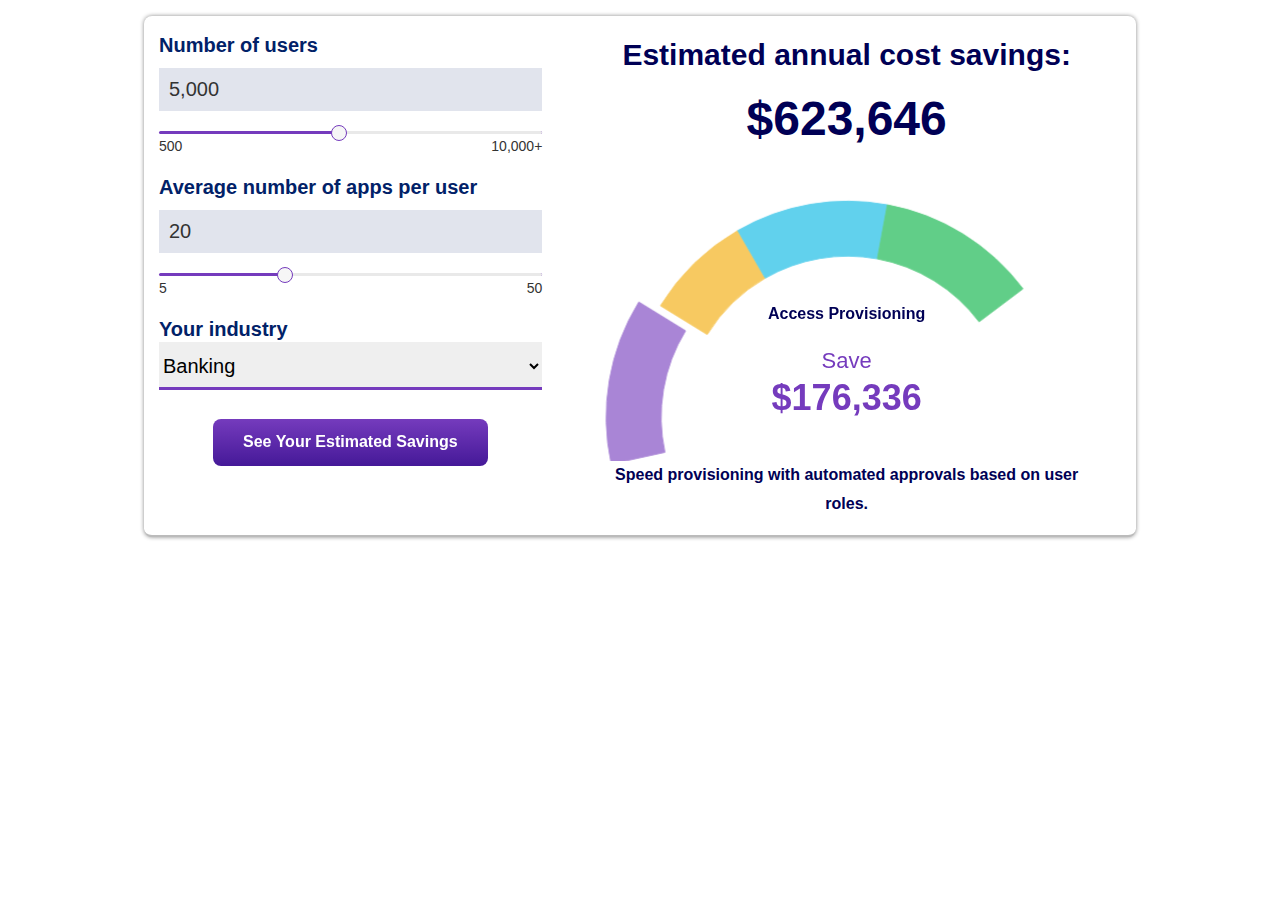
==== commit a6e79121: "Reduce configuration options to default form fields and chart colors" ====
--- a/index.html
+++ b/index.html
@@ -100,25 +100,13 @@
 
         <!-- Calculator configuration -->
         <script>
-            var defaultAppsCount = 10;
-            var defaultUsersCount = 1500;
-            var defaultIndustry = 1; // Default industry here should match the default value selected in the form.
-
+            var defaultAppsCount = 20;
+            var defaultUsersCount = 5000;
+            var defaultIndustry = 1;
             var colorProvisioning = "#753BBD";
-            var textProvisioning = "Access Provisioning";
-            var descProvisioning = "Speed provisioning with automated approvals based on user roles.";
-
             var colorRequests = "#F2A900";
-            var textRequests = "Access Requests";
-            var descRequests = "Move to self-service for faster access to applications and data.";
-
             var colorPasswordResets = "#00B5E2";
-            var textPasswordResets = "Password Resets";
-            var descPasswordResets = "Empower users by shifting from IT helpdesk to self-service.";
-
             var colorCertification = "#00B140";
-            var textCertification = "Access Certification";
-            var descCertification = "Automate access certification of all users — including bots.";
         </script>
         <script src="./scripts/calculator.calcROI.js"></script>
 
--- a/styles/calculator.css
+++ b/styles/calculator.css
@@ -34,7 +34,6 @@
   letter-spacing: 0;
   line-height: 1.42857;
   margin: 0.3125rem 1px;
-  outline: 0;
   padding: 12px 30px;
   position: relative;
   text-decoration: none;
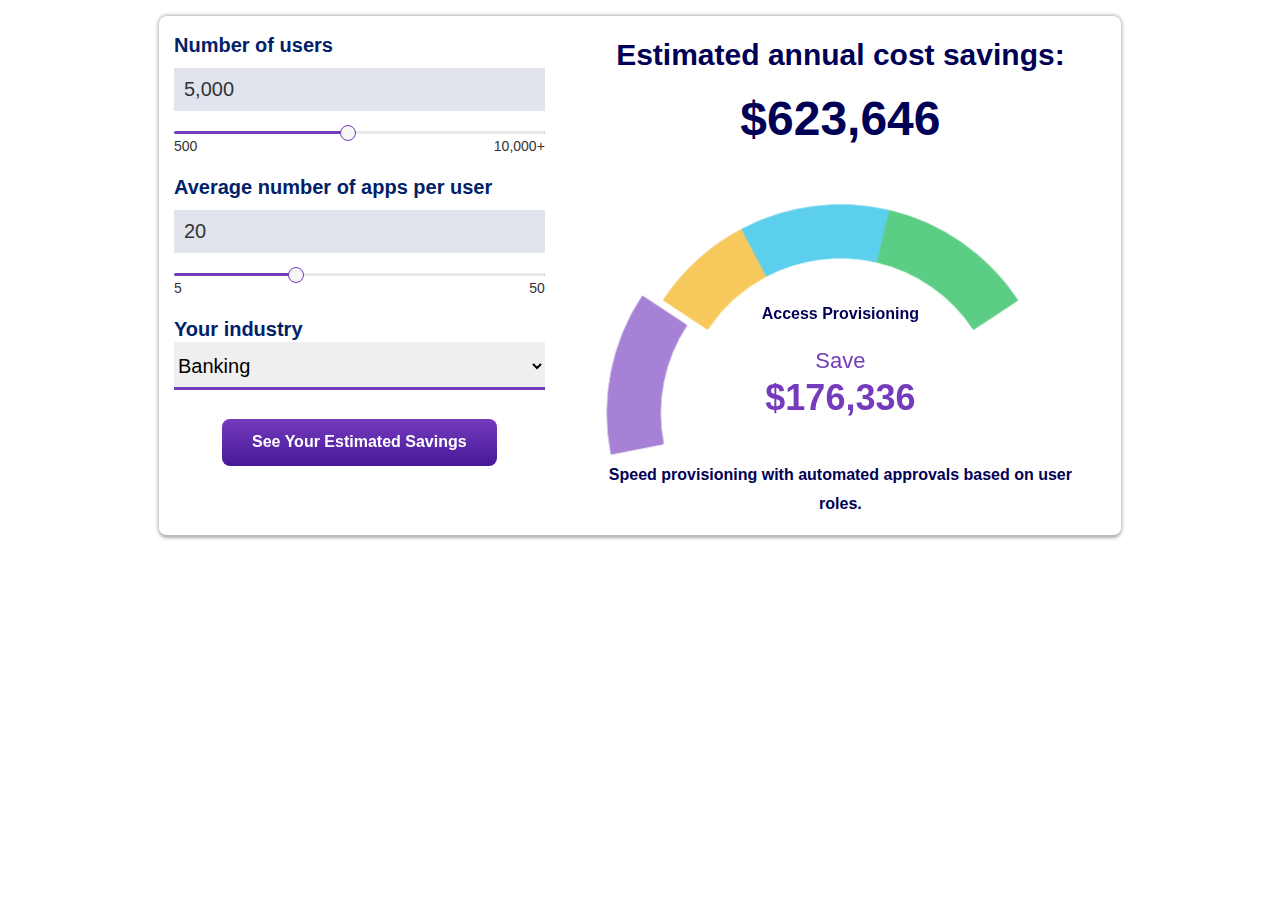
==== commit 22e886f5: "Adjust mobile and tablet styles for calculator" ====
--- a/index.html
+++ b/index.html
@@ -8,17 +8,6 @@
         <link rel="stylesheet" href="./styles/calculator.css" />
     </head>
     <body>
-        <style>
-            .container-fluid {
-                margin-left: auto;
-                margin-right: auto;
-                max-width: 992px;
-                padding-left: 15px;
-                padding-right: 15px;
-                width: 100%;
-            }
-        </style>
-
         <div class="container-fluid">
 
             <div class="calculator-container calc-row">
--- a/styles/calculator.css
+++ b/styles/calculator.css
@@ -1,5 +1,15 @@
 
 /* Bootstrap classes */
+.container-fluid {
+  box-sizing: border-box;
+  margin-left: auto;
+  margin-right: auto;
+  max-width: 992px;
+  padding-left: 15px;
+  padding-right: 15px;
+  width: 100%;
+}
+
 .d-block {
   display: block;
 }
@@ -273,13 +283,13 @@
 .chart-bg {
   -webkit-transform: translateX(-50%);
   background-color: #fff;
-  border-top-left-radius: calc(214px * 2);
-  border-top-right-radius: calc(214px * 2);
-  height: 214px;
+  border-top-left-radius: calc(200px * 2);
+  border-top-right-radius: calc(200px * 2);
+  height: 200px;
   left: 50%;
   transform: translateX(-50%);
-  top: 11rem;
-  width: calc(214px * 2);
+  top: 11.625rem;
+  width: calc(200px * 2);
 }
 
 #main-chart-label,
@@ -323,310 +333,116 @@
   .container-fluid {
     max-width: 768px;
   }
-  .form-group,
-  .slider-panel {
-    padding-right: 0 !important;
-  }
-  .slider-panel {
-    margin-top: 0;
-  }
-  .bmd-label-static.display {
-    position: static;
-  }
+
+  .chart-bg {
+    border-top-left-radius: calc(150px * 2);
+    border-top-right-radius: calc(150px * 2);
+    height: 150px;
+    top: 16rem;
+    width: calc(150px * 2);
+  }
+
   #chart-labels {
-    top: 17rem;
+    height: 130px;
+    top: 18.5rem;
     width: 200px;
-    left: 7.75rem;
-    height: 130px;
-  }
+  }
+
   #main-chart-label {
-    width: 64%;
     margin: 0 auto;
-  }
-  .section--discover-benefits .col-md-3 {
-    display: none;
-  }
-  .section--discover-benefits .col-md-9 {
-    -webkit-box-flex: 0;
-    -ms-flex: 0 0 100%;
-    flex: 0 0 100%;
-    max-width: 100% !important;
-  }
-  .chart-bg {
-    top: 14rem;
-    left: 3.5rem;
-    height: 170px;
-    width: calc(170px * 2);
-    border-top-left-radius: calc(170px * 2);
-    border-top-right-radius: calc(170px * 2);
-  }
+    width: 70%;
+  }
+
   #main-chart-label-save {
-    font-size: 18px;
-  }
+    font-size: 1.125rem;
+  }
+
   #main-chart-label-value {
     font-size: 2rem;
     line-height: 1.2;
   }
-  .row--benefits .col-left.has-image {
-    display: none;
-  }
-  .row--benefits span.h2 {
-    margin-bottom: 0;
-  }
-  .row--benefits .card {
-    padding: 1rem 1rem;
-  }
-  .row--benefits .card .col-right.col-lg-9 {
-    -webkit-box-flex: 0;
-    -ms-flex: 0 0 100%;
-    flex: 0 0 100%;
-    max-width: 100%;
-  }
-}
-
-@media (max-width: 780px) {
-  .row--benefits span.h2 {
-    font-size: 2rem;
-  }
 }
 
 @media (max-width: 767px) {
-  .page-header .container {
-    max-width: 99%;
-  }
-  .calculator-container.card-row {
-    margin-top: -12rem !important;
-  }
-  .page-header.header-600 {
-    height: 400px;
-  }
-  h1 {
-    line-height: 1.4;
-  }
-  .calculator-container {
-    -webkit-box-orient: vertical;
-    -webkit-box-direction: normal;
-    -ms-flex-direction: column;
-    flex-direction: column;
-    margin-bottom: 1rem !important;
-  }
-  #input-panel {
-    width: 100%;
-    margin: 0 auto !important;
-    padding: 1rem 0.75rem;
-  }
-  #input-panel-right {
-    border-radius: 8px;
-    margin-bottom: 1rem !important;
-    margin-top: 1rem;
-    width: 100%;
-  }
+  .input-panel-right {
+    margin-top: 3rem;
+  }
+
+  .input-panel-right .h2 {
+    font-size: 36px;
+  }
+
+  .input-panel-right .h3 {
+    font-size: 28px;
+  }
+
+  .chart-bg {
+    border-top-left-radius: calc(170px * 2);
+    border-top-right-radius: calc(170px * 2);
+    height: 170px;
+    top: 11.25rem;
+    width: calc(170px * 2);
+  }
+
   #chartdiv {
-    max-width: 320px;
+    max-width: 480px;
     margin: 0 auto;
   }
+
+  #chart-labels {
+    height: 115px;
+    top: 15rem;
+    width: 200px;
+  }
+
+  #main-chart-label-save {
+    font-size: 1.125rem;
+  }
+
+  #main-chart-label-value {
+    font-size: 1.375rem;
+    line-height: 1;
+  }
+
+  #caption {
+    top: -1rem;
+  }
+}
+
+@media (max-width: 500px) {
+  .input-panel-right .h2 {
+    font-size: 32px;
+  }
+
+  .input-panel-right .h3 {
+    font-size: 24px;
+  }
+
   .chart-bg {
-    top: 14.25rem;
-    left: 34%;
-    height: 115px;
-    width: calc(115px * 2);
-    border-top-left-radius: calc(115px * 2);
-    border-top-right-radius: calc(115px * 2);
+    border-top-left-radius: calc(150px * 2);
+    border-top-right-radius: calc(150px * 2);
+    height: 150px;
+    top: 11rem;
+    width: calc(150px * 2);
+  }
+
+  #chartdiv {
+    height: 200px;
   }
 
   #chart-labels {
-    left: 20.5rem;
-    height: 92px;
-    width: 100px;
-  }
-  #main-chart-label-save {
-    font-size: 16px;
-  }
-  #main-chart-label-value {
-    font-size: 18px;
-    line-height: 1;
-  }
-  .row--benefits .col-left.has-image {
-    display: none;
-  }
-  .row--benefits .card {
-    padding: 1rem 1rem;
-  }
-  .see-savings-container {
-    display: block;
-  }
+    top: -1rem;
+    position: relative !important;
+  }
+
   #caption {
-    top: -2.75rem;
-  }
-}
-
-@media (max-width: 725px) {
-  #chart-labels {
-    left: 45%;
-  }
-}
-
-@media (max-width: 700px) {
-  #chart-labels {
-    left: 42%;
-  }
-  .chart-bg {
-    left: 32%;
-  }
-}
-
-@media (max-width: 600px) {
-  .chart-bg {
-    left: 30%;
-  }
-}
-
-@media (max-width: 550px) {
-  #chart-labels {
-    left: 13.5rem;
-    top: 16rem;
-  }
-  .chart-bg {
-    top: 14.25rem;
-    left: 29%;
-  }
-  #main-chart-label {
-    font-size: 14px;
-  }
-}
-
-@media (max-width: 515px) {
-  #chart-labels {
-    left: 41%;
-    top: 16rem;
-  }
-  .chart-bg {
-    left: 27%;
-  }
-}
-
-@media (max-width: 500px) {
-  .page-header.header-600 h1 {
-    font-size: 2.25rem;
-    height: auto;
-  }
-  .calculator-container.card-row {
-    margin-top: -9rem !important;
-  }
-  h2 {
-    font-size: 2rem;
-    line-height: 1.3;
-  }
+    top: 0;
+  }
+
   #slider-users span.ui-slider-handle,
   #slider-apps span.ui-slider-handle {
-    height: 15px;
-    width: 15px;
-    border-radius: 15px;
-  }
-  #caption {
-    top: -2.75rem;
-  }
-  .row--benefits {
-    padding: 1rem;
-  }
-  .row--benefits .h2 {
-    font-size: 2rem;
-  }
-}
-
-@media all and (-ms-high-contrast: none) {
-  *::-ms-backdrop,
-  .chart-labels {
-    height: 120px;
-  }
-}
-
-/* pixel 2 */
-@media only screen and (min-device-width: 411px) and (max-device-width: 731px) and (orientation: portrait) {
-  #chart-labels {
-    left: 9.5rem !important;
-  }
-  .chart-bg {
-    left: 20% !important;
-  }
-}
-
-/* iphone 6+ and up */
-@media only screen and (min-device-width: 414px) and (max-device-width: 736px) and (orientation: portrait) {
-  #chart-labels {
-    left: 9.5rem !important;
-    top: 17.25rem;
-  }
-  .chart-bg {
-    top: 15.8rem;
-    left: 22% !important;
-  }
-}
-@media only screen and (min-device-width: 414px) and (max-device-width: 736px) and (orientation: landscape) {
-  #chart-labels {
-    left: 19.5rem;
-  }
-  .chart-bg {
-    top: 14.33rem;
-    left: 34%;
-  }
-}
-
-/* iphone 6and up */
-@media only screen and (min-device-width: 375px) and (max-device-width: 667px) and (orientation: portrait) {
-  #chart-labels {
-    left: 8.5rem;
-    top: 17.25rem;
-  }
-  .chart-bg {
-    top: 15.8rem;
-    left: 18%;
-  }
-}
-@media only screen and (min-device-width: 375px) and (max-device-width: 667px) and (orientation: landscape) {
-  #chart-labels {
-    left: 17.5rem;
-  }
-  .chart-bg {
-    top: 14.33rem;
-    left: 32%;
-  }
-}
-
-/*iphone x*/
-@media (min-device-width: 375px) and (max-device-width: 812px) and (-webkit-device-pixel-ratio: 3) {
-  .chart-bg {
-    top: 15.8rem;
-    left: 18%;
-  }
-}
-@media only screen and (min-device-width: 375px) and (max-device-width: 812px) and (orientation: landscape) and (-webkit-device-pixel-ratio: 3) {
-  #chart-labels {
-    left: 7.5rem;
-  }
-  .chart-bg {
-    top: 14rem;
-    left: 11%;
-  }
-}
-
-/* iphone 5 */
-@media (max-width: 320px) {
-  #chart-labels {
-    left: 7rem;
-    top: 17.25rem;
-  }
-  .chart-bg {
-    top: 15.8rem;
-    left: 13%;
-  }
-}
-@media only screen and (min-device-width: 320px) and (max-device-width: 568px) and (orientation: landscape) {
-  #chart-labels {
-    left: 14.5rem;
-  }
-  .chart-bg {
-    top: 14.33rem;
-    left: 30%;
-  }
-}
+    height: 1.5rem;
+    top: -.6rem;
+    width: 1.5rem;
+  }
+}
